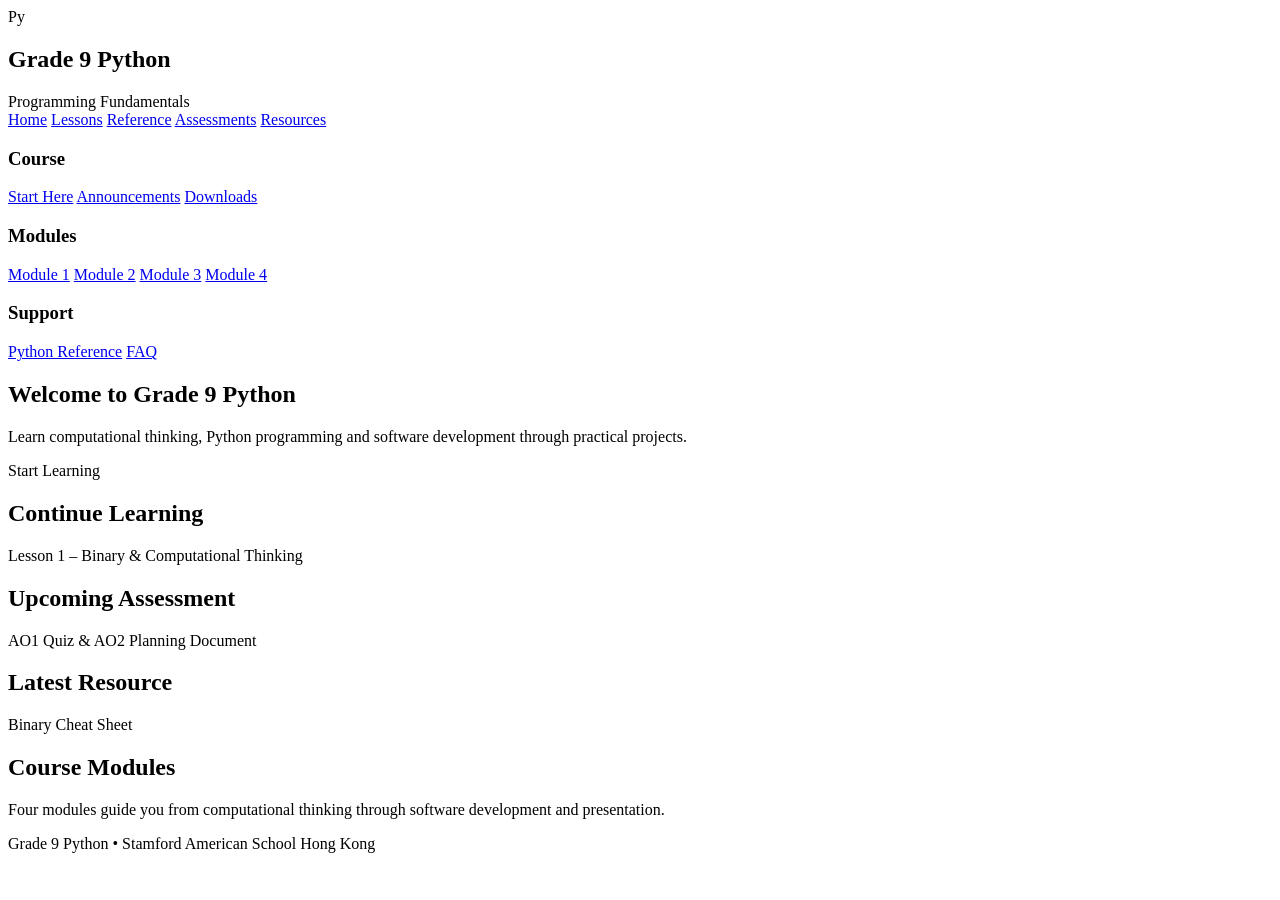
==== index.html @ a4955ccb "Create index.html for Grade 9 Python course Initial HTML structure for Grade 9 Python course page, i" ====
<!DOCTYPE html>
<html lang="en">

<head>

<meta charset="UTF-8">
<meta name="viewport" content="width=device-width, initial-scale=1.0">

<title>Grade 9 Python</title>

<link rel="preconnect" href="https://fonts.googleapis.com">
<link rel="preconnect" href="https://fonts.gstatic.com" crossorigin>

<link href="https://fonts.googleapis.com/css2?family=Inter:wght@300;400;500;600;700&family=Poppins:wght@400;500;600;700&family=JetBrains+Mono:wght@400;500&display=swap" rel="stylesheet">

<link rel="stylesheet" href="style.css">

</head>

<body>

<!-- ===========================
TOP NAVIGATION
=========================== -->

<header class="topbar">

    <div class="logo">

        <div class="logo-icon">Py</div>

        <div class="logo-text">

            <h2>Grade 9 Python</h2>

            <span>Programming Fundamentals</span>

        </div>

    </div>

    <nav>

        <a href="#">Home</a>

        <a href="#">Lessons</a>

        <a href="#">Reference</a>

        <a href="#">Assessments</a>

        <a href="#">Resources</a>

    </nav>

</header>

<!-- ===========================
MAIN LAYOUT
=========================== -->

<div class="page-layout">

    <!-- Sidebar -->

    <aside class="sidebar">

        <div class="sidebar-section">

            <h3>Course</h3>

            <a href="#">Start Here</a>
            <a href="#">Announcements</a>
            <a href="#">Downloads</a>

        </div>

        <div class="sidebar-section">

            <h3>Modules</h3>

            <a href="#">Module 1</a>
            <a href="#">Module 2</a>
            <a href="#">Module 3</a>
            <a href="#">Module 4</a>

        </div>

        <div class="sidebar-section">

            <h3>Support</h3>

            <a href="#">Python Reference</a>
            <a href="#">FAQ</a>

        </div>

    </aside>

    <!-- Main Content -->

    <main class="content">

        <section class="hero card">

            <h1>Welcome to Grade 9 Python</h1>

            <p>

                Learn computational thinking, Python programming and software
                development through practical projects.

            </p>

            <a class="btn">

                Start Learning

            </a>

        </section>

        <section class="dashboard">

            <div class="card">

                <h2>Continue Learning</h2>

                <p>Lesson 1 – Binary & Computational Thinking</p>

            </div>

            <div class="card">

                <h2>Upcoming Assessment</h2>

                <p>AO1 Quiz & AO2 Planning Document</p>

            </div>

            <div class="card">

                <h2>Latest Resource</h2>

                <p>Binary Cheat Sheet</p>

            </div>

        </section>

        <section class="card">

            <h2>Course Modules</h2>

            <p>

                Four modules guide you from computational thinking through
                software development and presentation.

            </p>

        </section>

    </main>

</div>

<footer>

    Grade 9 Python • Stamford American School Hong Kong

</footer>
</body>

</html>
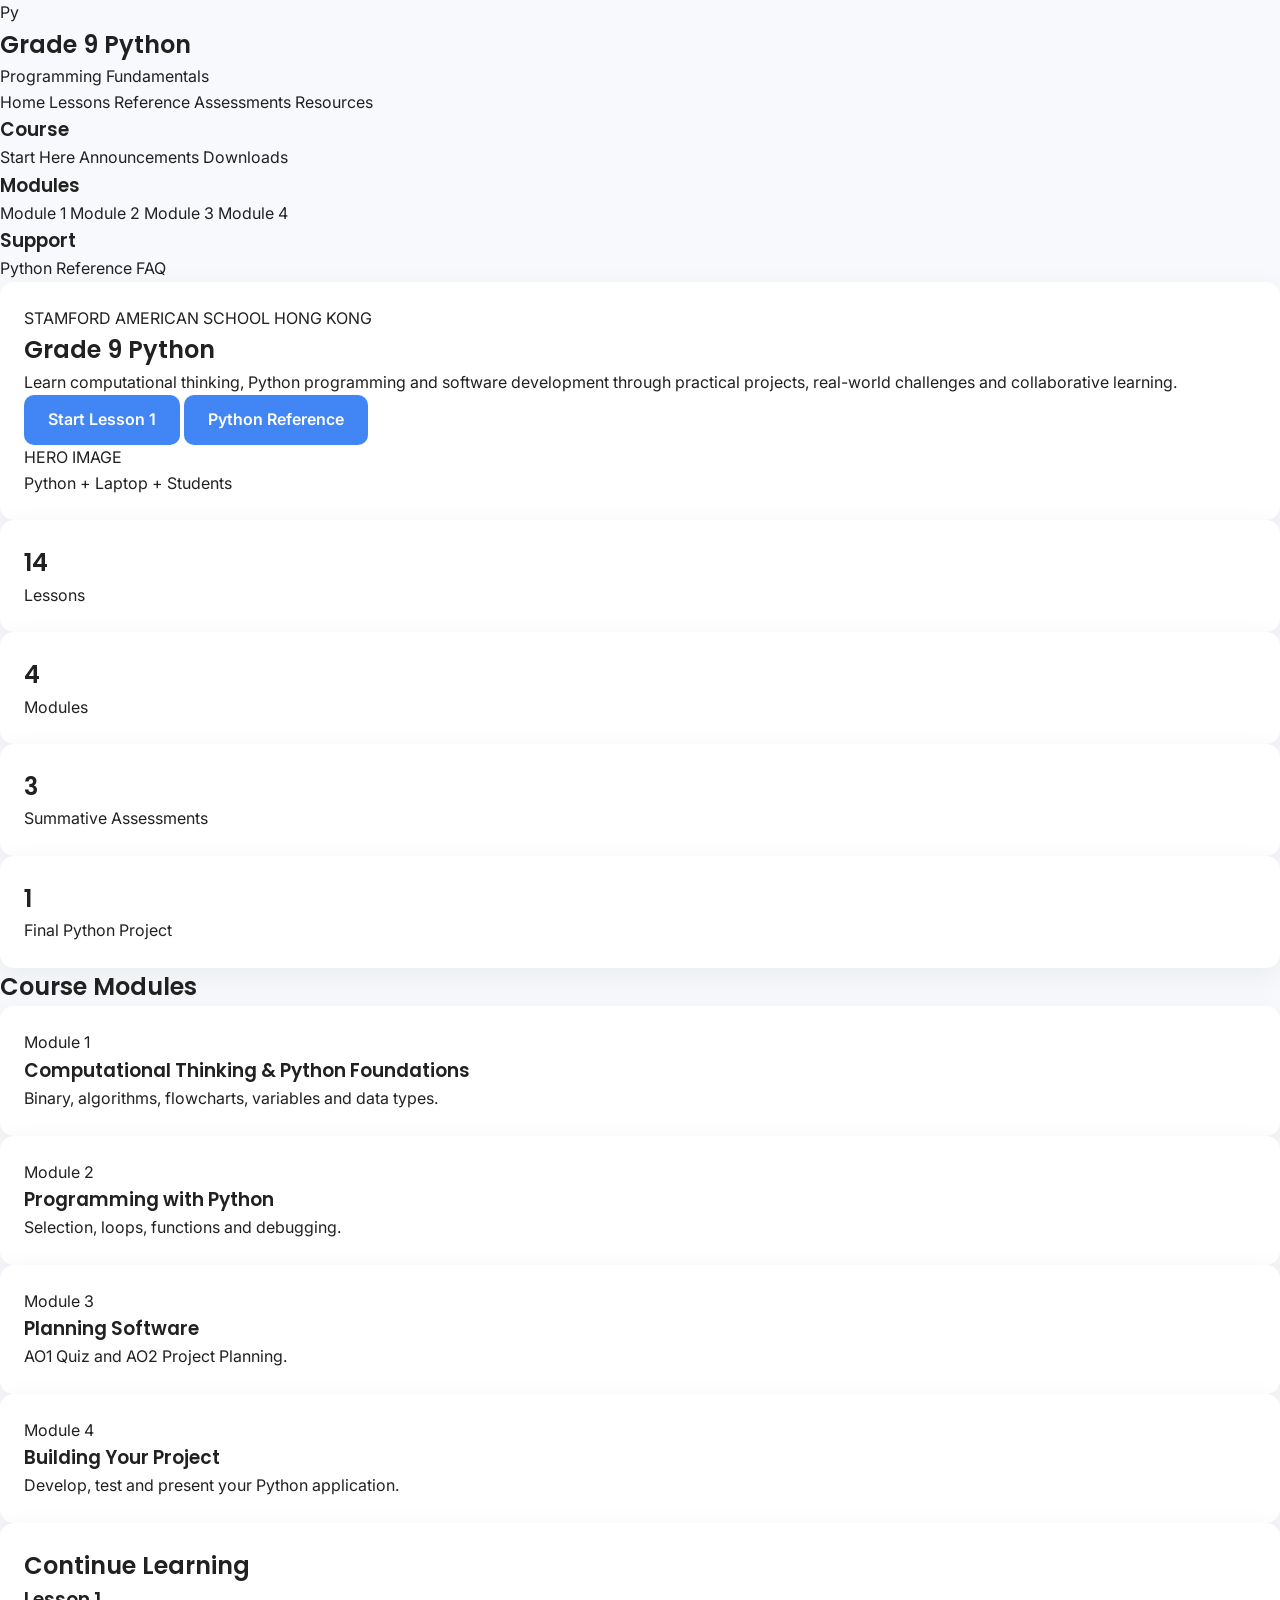
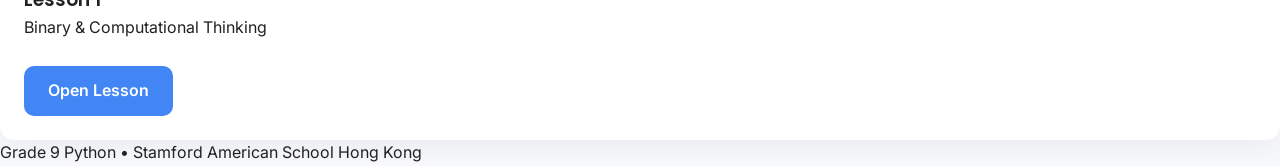
==== commit 34aeacb9: "Refactor HTML structure and content for clarity" ====
--- a/index.html
+++ b/index.html
@@ -99,69 +99,213 @@
 
     <!-- Main Content -->
 
-    <main class="content">
-
-        <section class="hero card">
-
-            <h1>Welcome to Grade 9 Python</h1>
-
-            <p>
-
-                Learn computational thinking, Python programming and software
-                development through practical projects.
-
-            </p>
-
-            <a class="btn">
-
-                Start Learning
-
-            </a>
-
-        </section>
-
-        <section class="dashboard">
-
-            <div class="card">
-
-                <h2>Continue Learning</h2>
-
-                <p>Lesson 1 – Binary & Computational Thinking</p>
-
-            </div>
-
-            <div class="card">
-
-                <h2>Upcoming Assessment</h2>
-
-                <p>AO1 Quiz & AO2 Planning Document</p>
-
-            </div>
-
-            <div class="card">
-
-                <h2>Latest Resource</h2>
-
-                <p>Binary Cheat Sheet</p>
-
-            </div>
-
-        </section>
-
-        <section class="card">
-
-            <h2>Course Modules</h2>
-
-            <p>
-
-                Four modules guide you from computational thinking through
-                software development and presentation.
-
-            </p>
-
-        </section>
-
-    </main>
+   <main class="content">
+
+    <!-- HERO -->
+
+    <section class="hero card">
+
+        <div class="hero-content">
+
+            <div>
+
+                <p class="eyebrow">
+
+                    STAMFORD AMERICAN SCHOOL HONG KONG
+
+                </p>
+
+                <h1>
+
+                    Grade 9 Python
+
+                </h1>
+
+                <p class="hero-text">
+
+                    Learn computational thinking, Python programming and software development through practical projects, real-world challenges and collaborative learning.
+
+                </p>
+
+                <div class="hero-buttons">
+
+                    <a class="btn">
+
+                        Start Lesson 1
+
+                    </a>
+
+                    <a class="btn secondary">
+
+                        Python Reference
+
+                    </a>
+
+                </div>
+
+            </div>
+
+            <div class="hero-image">
+
+                <div class="placeholder">
+
+                    HERO IMAGE
+
+                    <br>
+
+                    Python + Laptop + Students
+
+                </div>
+
+            </div>
+
+        </div>
+
+    </section>
+
+    <!-- QUICK STATS -->
+
+    <section class="stats">
+
+        <div class="card stat">
+
+            <h2>14</h2>
+
+            <p>Lessons</p>
+
+        </div>
+
+        <div class="card stat">
+
+            <h2>4</h2>
+
+            <p>Modules</p>
+
+        </div>
+
+        <div class="card stat">
+
+            <h2>3</h2>
+
+            <p>Summative Assessments</p>
+
+        </div>
+
+        <div class="card stat">
+
+            <h2>1</h2>
+
+            <p>Final Python Project</p>
+
+        </div>
+
+    </section>
+
+    <!-- MODULES -->
+
+    <section>
+
+        <h2 class="section-title">
+
+            Course Modules
+
+        </h2>
+
+        <div class="module-grid">
+
+            <div class="card module-card">
+
+                <span>Module 1</span>
+
+                <h3>Computational Thinking & Python Foundations</h3>
+
+                <p>
+
+                    Binary, algorithms, flowcharts, variables and data types.
+
+                </p>
+
+            </div>
+
+            <div class="card module-card">
+
+                <span>Module 2</span>
+
+                <h3>Programming with Python</h3>
+
+                <p>
+
+                    Selection, loops, functions and debugging.
+
+                </p>
+
+            </div>
+
+            <div class="card module-card">
+
+                <span>Module 3</span>
+
+                <h3>Planning Software</h3>
+
+                <p>
+
+                    AO1 Quiz and AO2 Project Planning.
+
+                </p>
+
+            </div>
+
+            <div class="card module-card">
+
+                <span>Module 4</span>
+
+                <h3>Building Your Project</h3>
+
+                <p>
+
+                    Develop, test and present your Python application.
+
+                </p>
+
+            </div>
+
+        </div>
+
+    </section>
+
+    <!-- FEATURED LESSON -->
+
+    <section class="card">
+
+        <h2>
+
+            Continue Learning
+
+        </h2>
+
+        <h3>
+
+            Lesson 1
+
+        </h3>
+
+        <p>
+
+            Binary & Computational Thinking
+
+        </p>
+
+        <br>
+
+        <a class="btn">
+
+            Open Lesson
+
+        </a>
+
+    </section>
+
+</main>
 
 </div>
 
--- a/style.css
+++ b/style.css
@@ -0,0 +1,350 @@
+/* ==========================================================
+   GRADE 9 PYTHON COURSE
+   Main Stylesheet
+========================================================== */
+
+/* ---------- RESET ---------- */
+
+*{
+    margin:0;
+    padding:0;
+    box-sizing:border-box;
+}
+
+/* ---------- ROOT VARIABLES ---------- */
+
+:root{
+
+    --primary:#4285F4;
+    --primary-dark:#2F6FDB;
+
+    --accent:#FFAB40;
+    --teal:#0097A7;
+
+    --bg:#F7F9FC;
+    --surface:#FFFFFF;
+
+    --text:#212121;
+    --text-light:#616161;
+
+    --border:#E5E7EB;
+
+    --success:#43A047;
+    --warning:#FB8C00;
+    --danger:#E53935;
+
+    --radius:14px;
+
+    --shadow:
+        0 8px 30px rgba(0,0,0,.06);
+
+}
+
+/* ---------- BODY ---------- */
+
+body{
+
+    font-family:"Inter",sans-serif;
+
+    background:var(--bg);
+
+    color:var(--text);
+
+    line-height:1.6;
+
+}
+
+/* ---------- LINKS ---------- */
+
+a{
+
+    color:inherit;
+
+    text-decoration:none;
+
+}
+
+/* ---------- HEADINGS ---------- */
+
+h1,h2,h3,h4,h5{
+
+    font-family:"Poppins",sans-serif;
+
+    font-weight:600;
+
+    color:var(--text);
+
+}
+
+/* ---------- CODE ---------- */
+
+code,
+pre{
+
+    font-family:"JetBrains Mono",monospace;
+
+}
+
+/* ---------- IMAGES ---------- */
+
+img{
+
+    width:100%;
+
+    display:block;
+
+}
+
+/* ---------- BUTTON ---------- */
+
+.btn{
+
+    display:inline-flex;
+
+    align-items:center;
+
+    justify-content:center;
+
+    padding:12px 24px;
+
+    background:var(--primary);
+
+    color:white;
+
+    border-radius:10px;
+
+    font-weight:600;
+
+    cursor:pointer;
+
+    transition:.25s;
+
+}
+
+.btn:hover{
+
+    background:var(--primary-dark);
+
+}
+
+/* ---------- CARD ---------- */
+
+.card{
+
+    background:var(--surface);
+
+    border-radius:var(--radius);
+
+    box-shadow:var(--shadow);
+
+    padding:24px;
+
+}
+
+/* ---------- CONTAINER ---------- */
+
+.container{
+
+    width:min(1400px,95%);
+
+    margin:auto;
+
+/* ==========================================================
+LAYOUT
+========================================================== */
+
+.topbar{
+
+    height:78px;
+
+    background:white;
+
+    display:flex;
+
+    justify-content:space-between;
+
+    align-items:center;
+
+    padding:0 40px;
+
+    border-bottom:1px solid var(--border);
+
+    position:sticky;
+
+    top:0;
+
+    z-index:999;
+
+}
+
+.logo{
+
+    display:flex;
+
+    align-items:center;
+
+    gap:15px;
+
+}
+
+.logo-icon{
+
+    width:48px;
+
+    height:48px;
+
+    border-radius:12px;
+
+    background:var(--primary);
+
+    color:white;
+
+    display:flex;
+
+    align-items:center;
+
+    justify-content:center;
+
+    font-weight:bold;
+
+    font-size:20px;
+
+}
+
+.logo-text span{
+
+    color:var(--text-light);
+
+    font-size:14px;
+
+}
+
+nav{
+
+    display:flex;
+
+    gap:30px;
+
+}
+
+nav a{
+
+    font-weight:600;
+
+    transition:.2s;
+
+}
+
+nav a:hover{
+
+    color:var(--primary);
+
+}
+
+.page-layout{
+
+    display:grid;
+
+    grid-template-columns:270px 1fr;
+
+    min-height:calc(100vh - 78px);
+
+}
+
+.sidebar{
+
+    background:white;
+
+    border-right:1px solid var(--border);
+
+    padding:30px;
+
+}
+
+.sidebar-section{
+
+    margin-bottom:40px;
+
+}
+
+.sidebar-section h3{
+
+    margin-bottom:15px;
+
+    font-size:18px;
+
+}
+
+.sidebar-section a{
+
+    display:block;
+
+    padding:10px 0;
+
+    color:var(--text-light);
+
+}
+
+.sidebar-section a:hover{
+
+    color:var(--primary);
+
+}
+
+.content{
+
+    padding:40px;
+
+}
+
+.hero{
+
+    margin-bottom:35px;
+
+}
+
+.hero h1{
+
+    font-size:48px;
+
+    margin-bottom:15px;
+
+}
+
+.hero p{
+
+    max-width:700px;
+
+    margin-bottom:25px;
+
+    font-size:20px;
+
+}
+
+.dashboard{
+
+    display:grid;
+
+    grid-template-columns:repeat(3,1fr);
+
+    gap:25px;
+
+    margin-bottom:35px;
+
+}
+
+footer{
+
+    text-align:center;
+
+    padding:25px;
+
+    color:var(--text-light);
+
+    border-top:1px solid var(--border);
+
+    background:white;
+
+}
+
+}
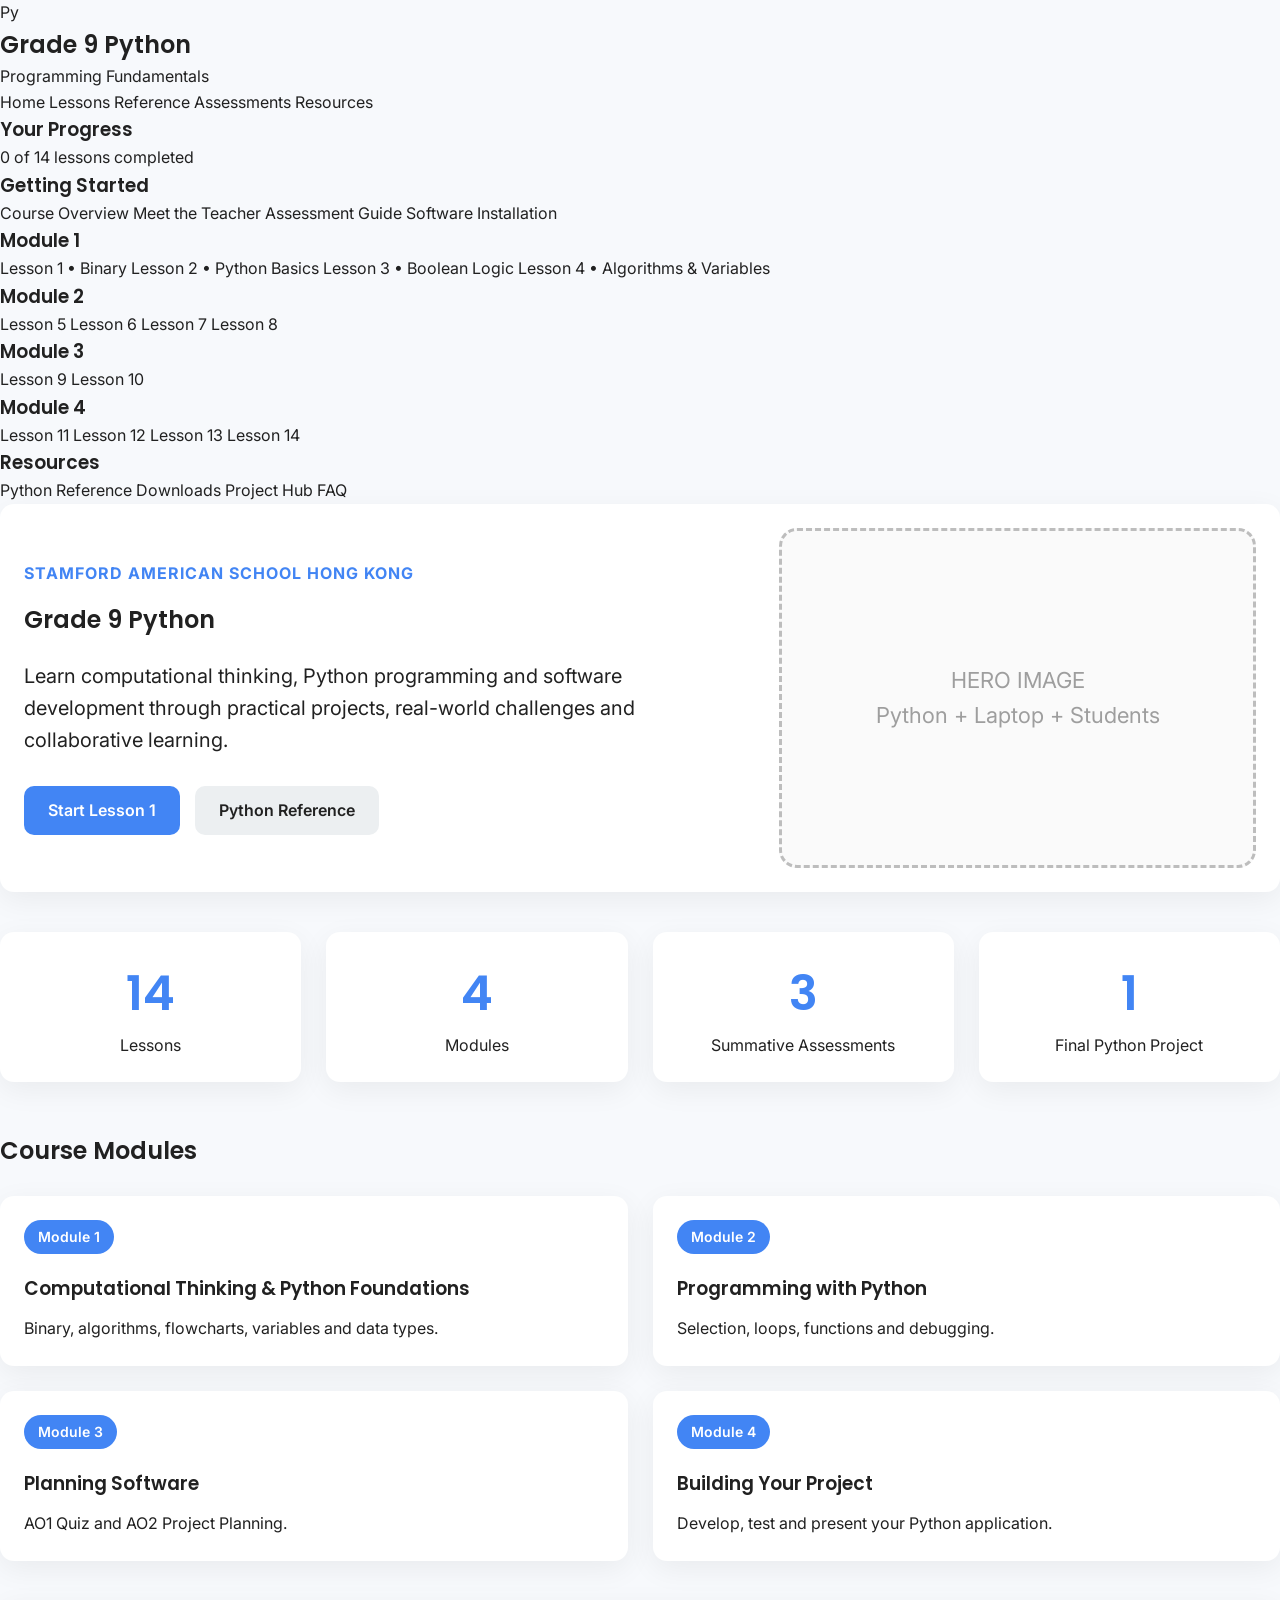
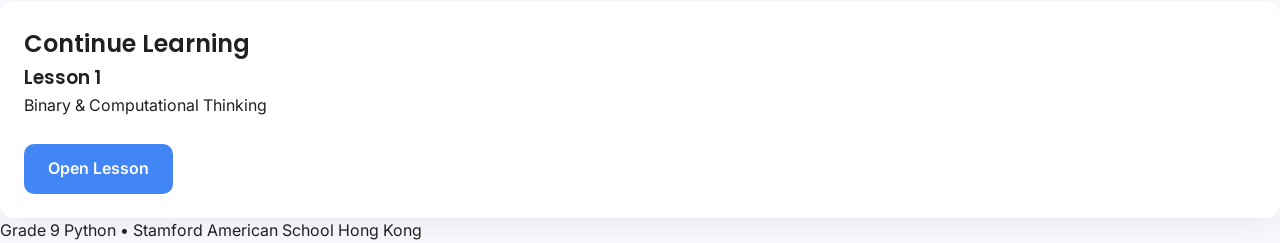
==== commit c07dbbe6: "Update index.html" ====
--- a/index.html
+++ b/index.html
@@ -65,36 +65,87 @@
 
     <aside class="sidebar">
 
-        <div class="sidebar-section">
-
-            <h3>Course</h3>
-
-            <a href="#">Start Here</a>
-            <a href="#">Announcements</a>
-            <a href="#">Downloads</a>
-
-        </div>
-
-        <div class="sidebar-section">
-
-            <h3>Modules</h3>
-
-            <a href="#">Module 1</a>
-            <a href="#">Module 2</a>
-            <a href="#">Module 3</a>
-            <a href="#">Module 4</a>
-
-        </div>
-
-        <div class="sidebar-section">
-
-            <h3>Support</h3>
-
-            <a href="#">Python Reference</a>
-            <a href="#">FAQ</a>
-
-        </div>
-
+       <aside class="sidebar">
+
+    <div class="course-progress">
+
+        <h3>Your Progress</h3>
+
+        <div class="progress-bar">
+
+            <div class="progress-fill"></div>
+
+        </div>
+
+        <p>0 of 14 lessons completed</p>
+
+    </div>
+
+    <div class="sidebar-section">
+
+        <h3>Getting Started</h3>
+
+        <a href="#">Course Overview</a>
+        <a href="#">Meet the Teacher</a>
+        <a href="#">Assessment Guide</a>
+        <a href="#">Software Installation</a>
+
+    </div>
+
+    <div class="sidebar-section">
+
+        <h3>Module 1</h3>
+
+        <a href="#">Lesson 1 • Binary</a>
+        <a href="#">Lesson 2 • Python Basics</a>
+        <a href="#">Lesson 3 • Boolean Logic</a>
+        <a href="#">Lesson 4 • Algorithms & Variables</a>
+
+    </div>
+
+    <div class="sidebar-section">
+
+        <h3>Module 2</h3>
+
+        <a href="#">Lesson 5</a>
+        <a href="#">Lesson 6</a>
+        <a href="#">Lesson 7</a>
+        <a href="#">Lesson 8</a>
+
+    </div>
+
+    <div class="sidebar-section">
+
+        <h3>Module 3</h3>
+
+        <a href="#">Lesson 9</a>
+        <a href="#">Lesson 10</a>
+
+    </div>
+
+    <div class="sidebar-section">
+
+        <h3>Module 4</h3>
+
+        <a href="#">Lesson 11</a>
+        <a href="#">Lesson 12</a>
+        <a href="#">Lesson 13</a>
+        <a href="#">Lesson 14</a>
+
+    </div>
+
+    <div class="sidebar-section">
+
+        <h3>Resources</h3>
+
+        <a href="#">Python Reference</a>
+        <a href="#">Downloads</a>
+        <a href="#">Project Hub</a>
+        <a href="#">FAQ</a>
+
+    </div>
+
+</aside>
     </aside>
 
     <!-- Main Content -->
--- a/style.css
+++ b/style.css
@@ -348,3 +348,173 @@
 }
 
 }
+/* ==========================================
+HOME PAGE
+========================================== */
+
+.hero-content{
+
+    display:grid;
+
+    grid-template-columns:1.2fr .8fr;
+
+    gap:40px;
+
+    align-items:center;
+
+}
+
+.eyebrow{
+
+    color:var(--primary);
+
+    font-weight:700;
+
+    letter-spacing:1px;
+
+    margin-bottom:15px;
+
+}
+
+.hero-text{
+
+    font-size:20px;
+
+    margin:20px 0;
+
+    max-width:700px;
+
+}
+
+.hero-buttons{
+
+    display:flex;
+
+    gap:15px;
+
+    margin-top:30px;
+
+}
+
+.secondary{
+
+    background:#ECEFF1;
+
+    color:#212121;
+
+}
+
+.secondary:hover{
+
+    background:#CFD8DC;
+
+}
+
+.placeholder{
+
+    height:340px;
+
+    border:3px dashed #BDBDBD;
+
+    display:flex;
+
+    align-items:center;
+
+    justify-content:center;
+
+    text-align:center;
+
+    font-size:22px;
+
+    border-radius:18px;
+
+    background:#FAFAFA;
+
+    color:#9E9E9E;
+
+}
+
+.stats{
+
+    display:grid;
+
+    grid-template-columns:repeat(4,1fr);
+
+    gap:25px;
+
+    margin:40px 0;
+
+}
+
+.stat{
+
+    text-align:center;
+
+}
+
+.stat h2{
+
+    font-size:48px;
+
+    color:var(--primary);
+
+}
+
+.section-title{
+
+    margin:50px 0 25px;
+
+}
+
+.module-grid{
+
+    display:grid;
+
+    grid-template-columns:repeat(2,1fr);
+
+    gap:25px;
+
+    margin-bottom:40px;
+
+}
+
+.module-card{
+
+    transition:.25s;
+
+    cursor:pointer;
+
+}
+
+.module-card:hover{
+
+    transform:translateY(-6px);
+
+}
+
+.module-card span{
+
+    display:inline-block;
+
+    background:var(--primary);
+
+    color:white;
+
+    padding:6px 14px;
+
+    border-radius:999px;
+
+    margin-bottom:20px;
+
+    font-size:14px;
+
+    font-weight:600;
+
+}
+
+.module-card h3{
+
+    margin-bottom:12px;
+
+}
+
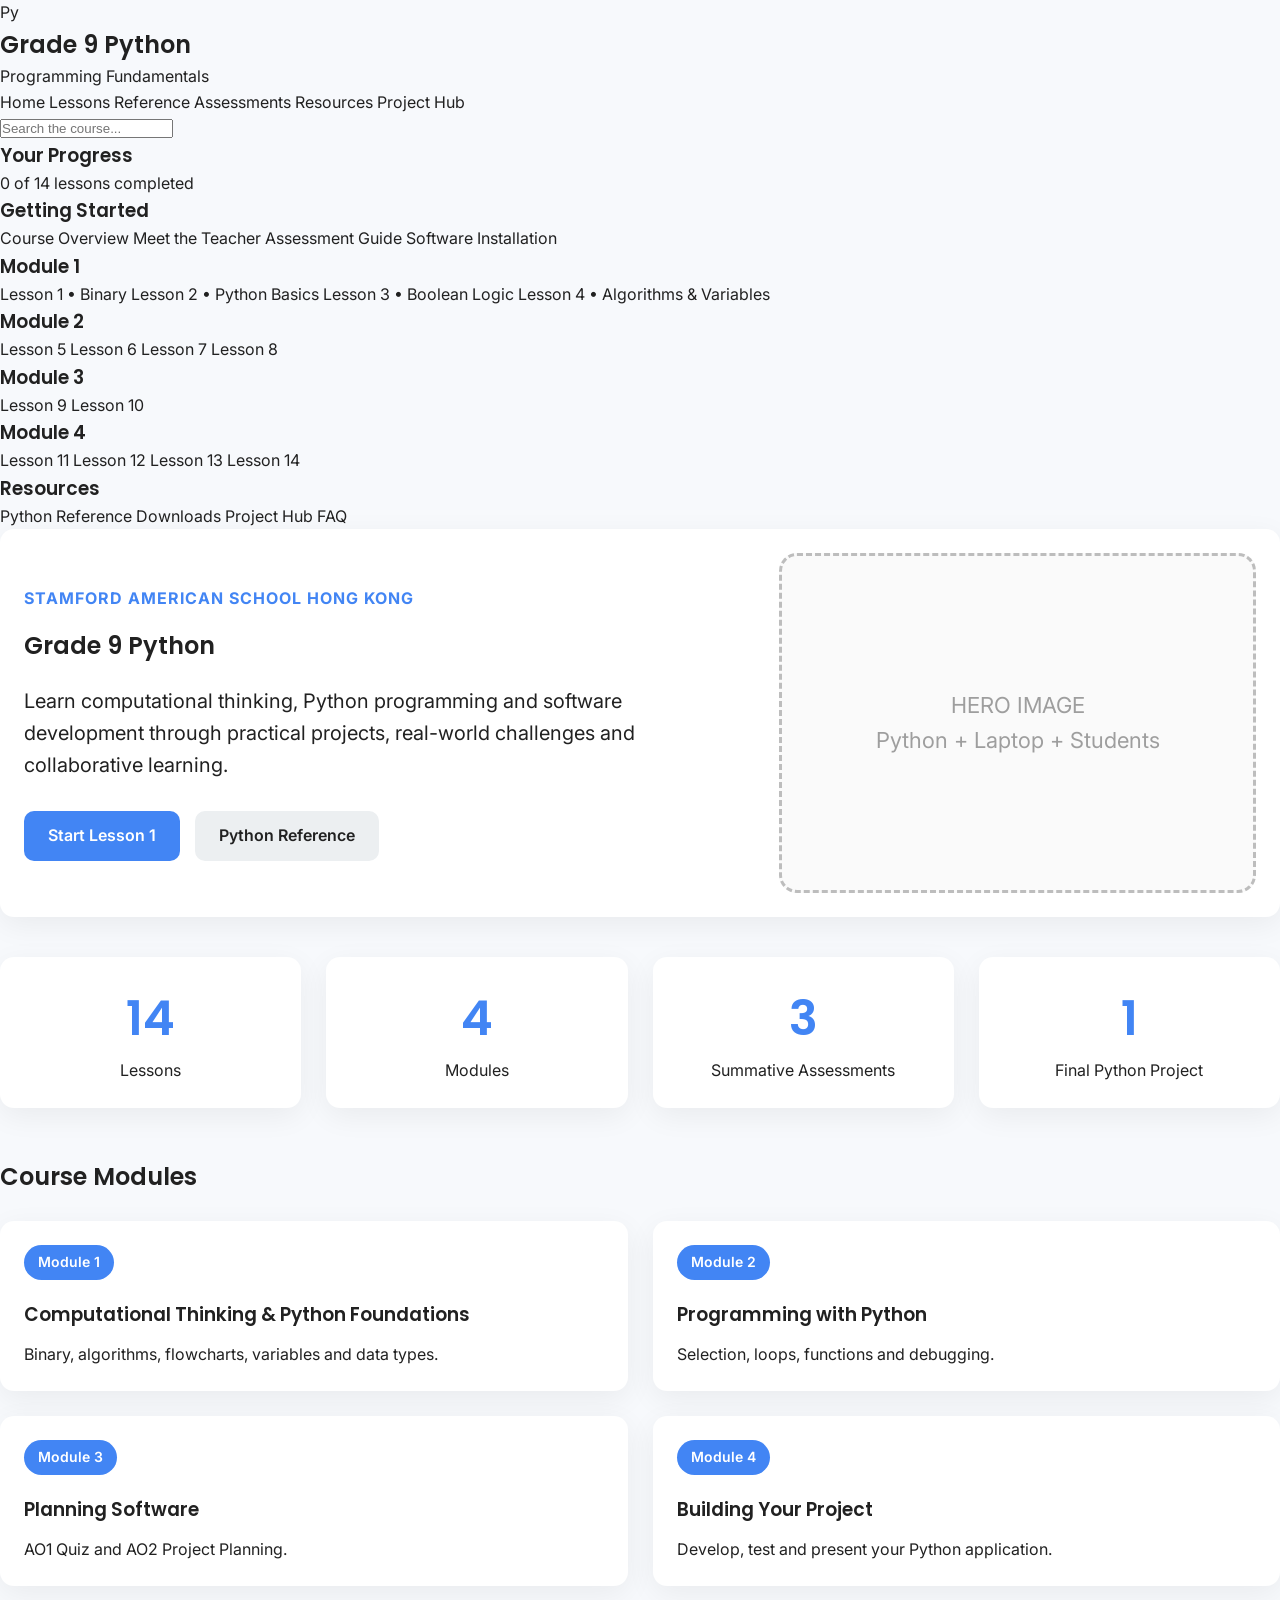
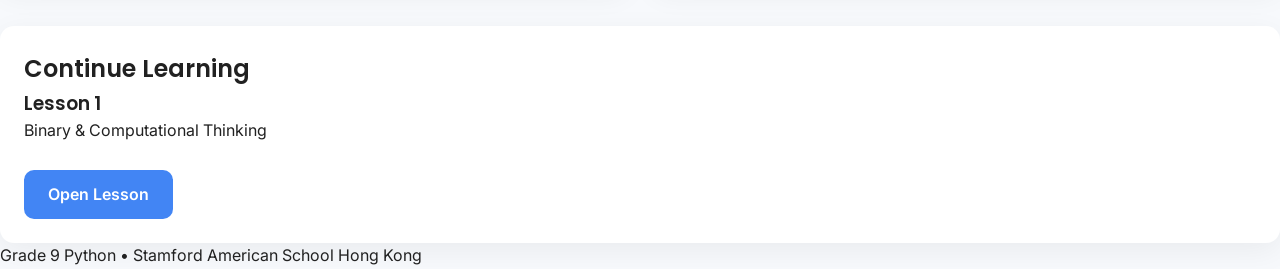
==== commit 6f30a880: "Update navigation links and add search input" ====
--- a/index.html
+++ b/index.html
@@ -39,19 +39,30 @@
 
     </div>
 
-    <nav>
-
-        <a href="#">Home</a>
-
-        <a href="#">Lessons</a>
-
-        <a href="#">Reference</a>
-
-        <a href="#">Assessments</a>
-
-        <a href="#">Resources</a>
-
-    </nav>
+   <nav>
+
+    <a href="#">Home</a>
+
+    <a href="#">Lessons</a>
+
+    <a href="#">Reference</a>
+
+    <a href="#">Assessments</a>
+
+    <a href="#">Resources</a>
+
+    <a href="#">Project Hub</a>
+
+</nav>
+
+<div class="nav-right">
+
+    <input
+        type="text"
+        placeholder="Search the course..."
+    >
+
+</div>
 
 </header>
 
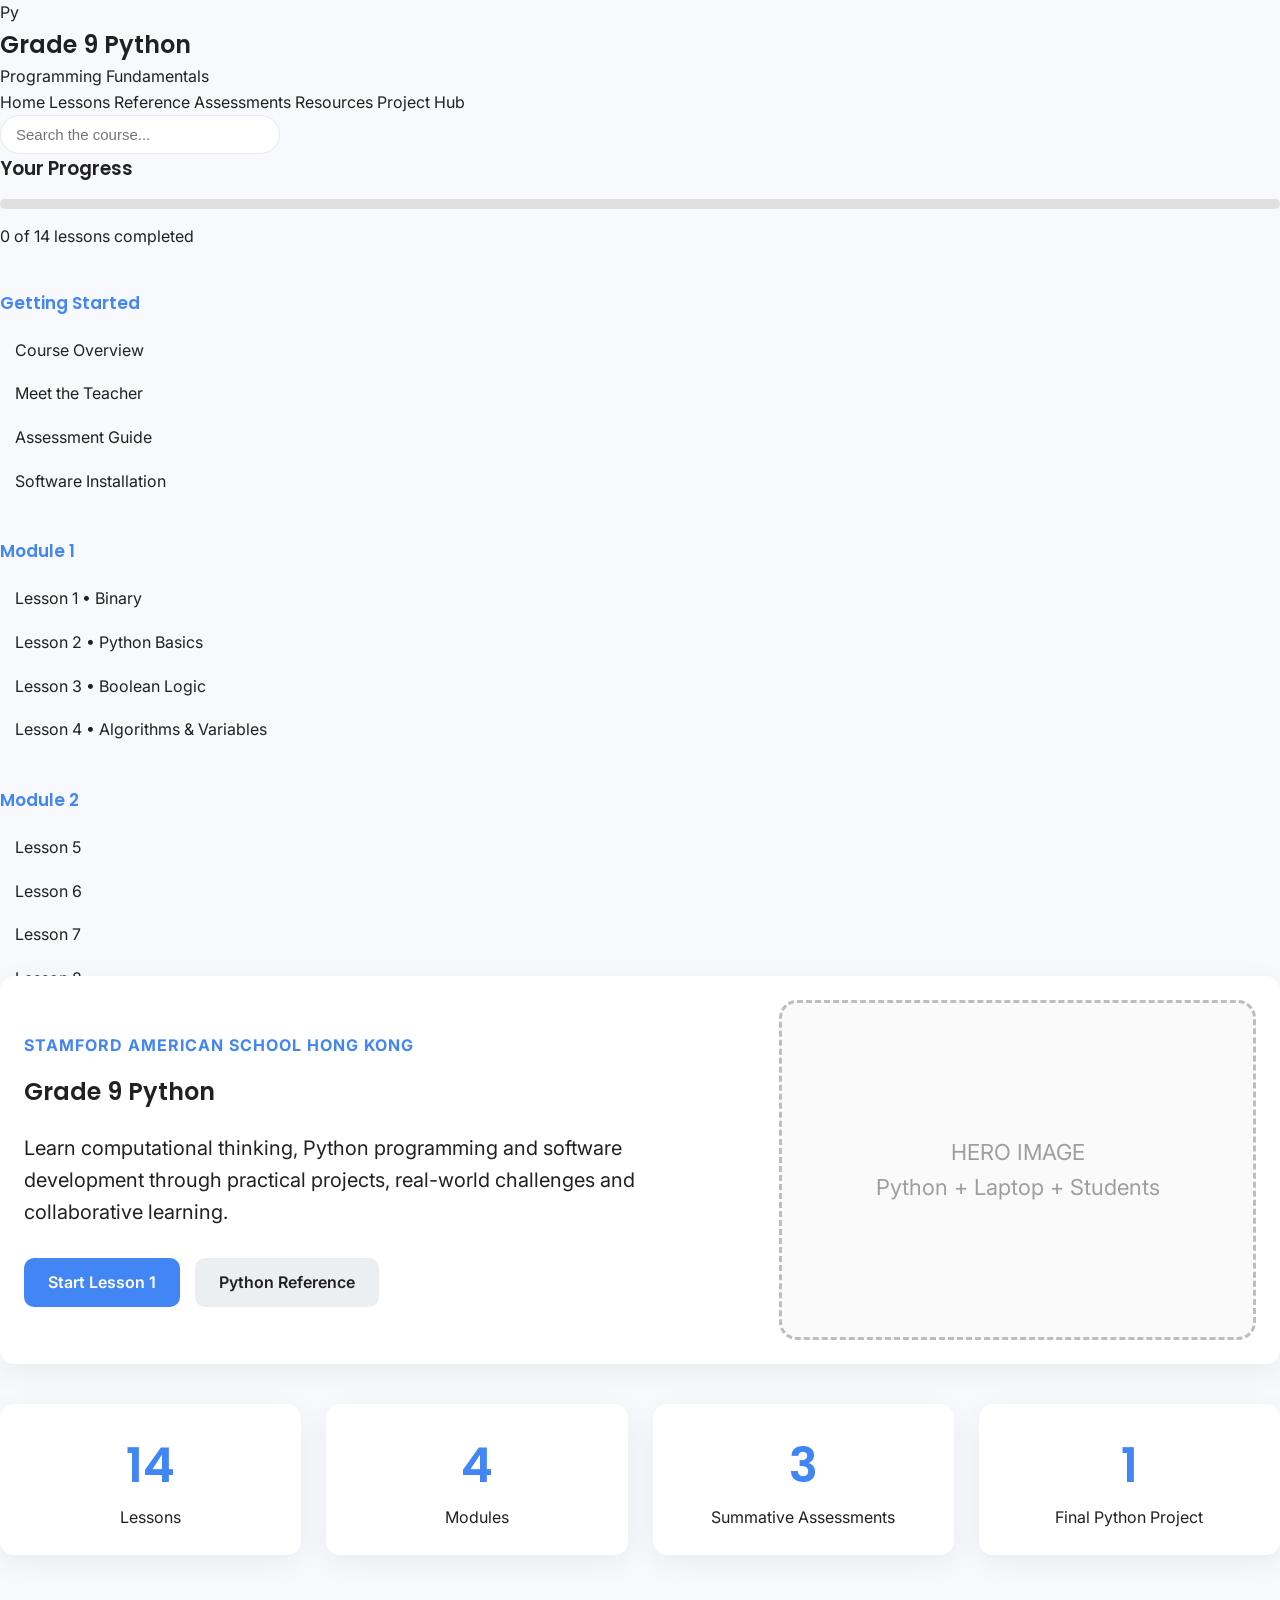
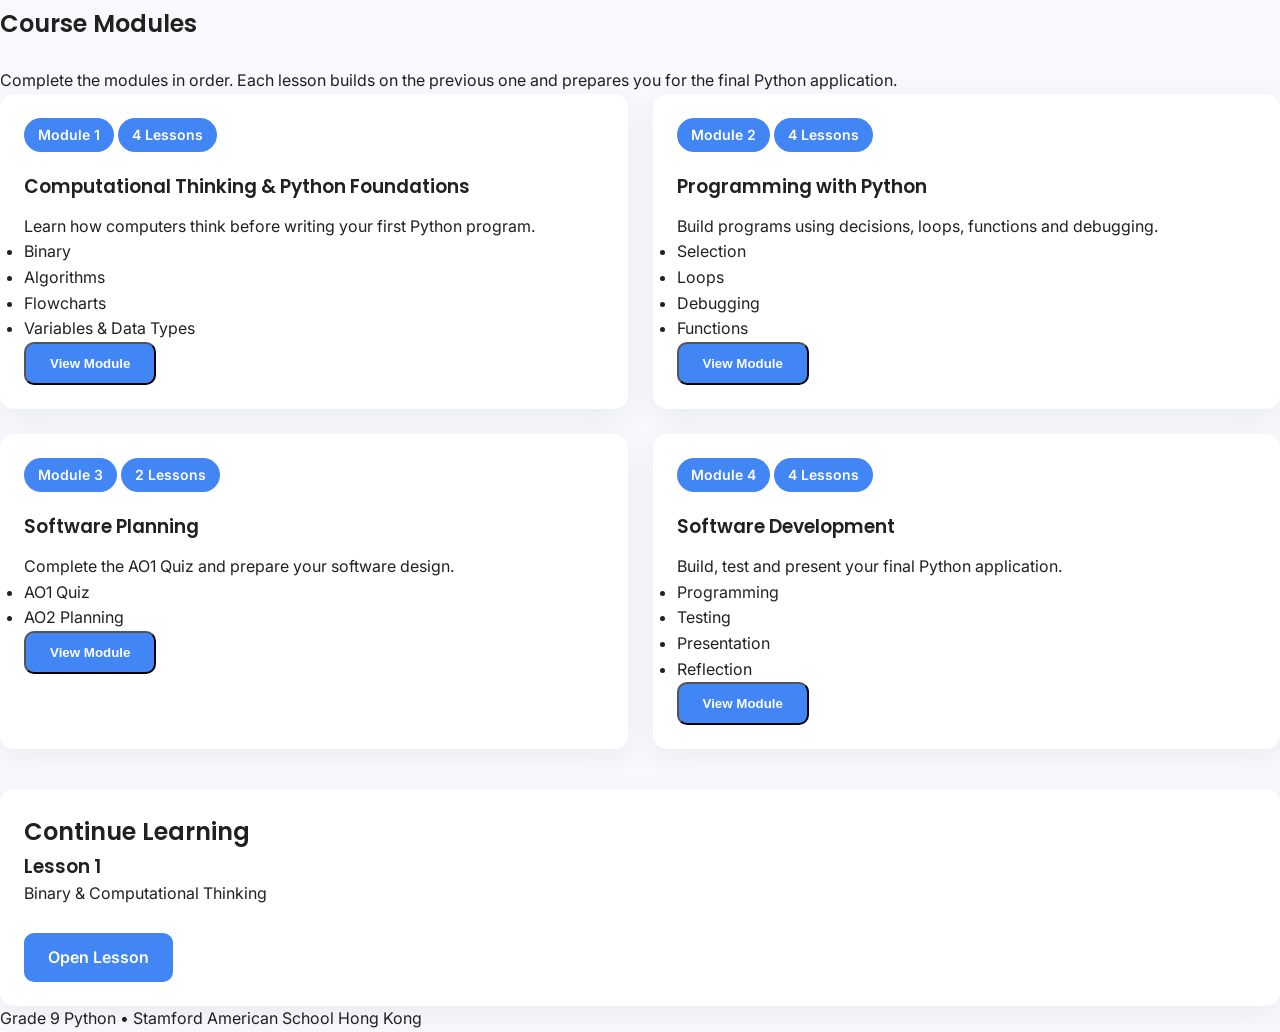
==== commit 5f87eaeb: "Update index.html" ====
--- a/index.html
+++ b/index.html
@@ -1,22 +1,14 @@
 <!DOCTYPE html>
 <html lang="en">
-
 <head>
-
 <meta charset="UTF-8">
 <meta name="viewport" content="width=device-width, initial-scale=1.0">
-
 <title>Grade 9 Python</title>
-
 <link rel="preconnect" href="https://fonts.googleapis.com">
 <link rel="preconnect" href="https://fonts.gstatic.com" crossorigin>
-
 <link href="https://fonts.googleapis.com/css2?family=Inter:wght@300;400;500;600;700&family=Poppins:wght@400;500;600;700&family=JetBrains+Mono:wght@400;500&display=swap" rel="stylesheet">
-
 <link rel="stylesheet" href="style.css">
-
 </head>
-
 <body>
 
 <!-- ===========================
@@ -264,76 +256,233 @@
     </section>
 
     <!-- MODULES -->
-
-    <section>
-
-        <h2 class="section-title">
-
-            Course Modules
-
-        </h2>
-
-        <div class="module-grid">
-
-            <div class="card module-card">
-
-                <span>Module 1</span>
-
-                <h3>Computational Thinking & Python Foundations</h3>
-
-                <p>
-
-                    Binary, algorithms, flowcharts, variables and data types.
-
-                </p>
+<!-- ==========================================
+COURSE MODULES
+========================================== -->
+
+<section>
+
+    <h2 class="section-title">
+
+        Course Modules
+
+    </h2>
+
+    <p class="section-subtitle">
+
+        Complete the modules in order. Each lesson builds on the previous one and prepares you for the final Python application.
+
+    </p>
+
+    <div class="module-grid">
+
+        <!-- MODULE 1 -->
+
+        <div class="card module-card">
+
+            <div class="module-header">
+
+                <span class="module-badge">
+
+                    Module 1
+
+                </span>
+
+                <span class="lesson-count">
+
+                    4 Lessons
+
+                </span>
 
             </div>
 
-            <div class="card module-card">
-
-                <span>Module 2</span>
-
-                <h3>Programming with Python</h3>
-
-                <p>
-
-                    Selection, loops, functions and debugging.
-
-                </p>
+            <h3>
+
+                Computational Thinking & Python Foundations
+
+            </h3>
+
+            <p>
+
+                Learn how computers think before writing your first Python program.
+
+            </p>
+
+            <ul>
+
+                <li>Binary</li>
+
+                <li>Algorithms</li>
+
+                <li>Flowcharts</li>
+
+                <li>Variables & Data Types</li>
+
+            </ul>
+
+            <button class="btn small">
+
+                View Module
+
+            </button>
+
+        </div>
+
+        <!-- MODULE 2 -->
+
+        <div class="card module-card">
+
+            <div class="module-header">
+
+                <span class="module-badge">
+
+                    Module 2
+
+                </span>
+
+                <span class="lesson-count">
+
+                    4 Lessons
+
+                </span>
 
             </div>
 
-            <div class="card module-card">
-
-                <span>Module 3</span>
-
-                <h3>Planning Software</h3>
-
-                <p>
-
-                    AO1 Quiz and AO2 Project Planning.
-
-                </p>
+            <h3>
+
+                Programming with Python
+
+            </h3>
+
+            <p>
+
+                Build programs using decisions, loops, functions and debugging.
+
+            </p>
+
+            <ul>
+
+                <li>Selection</li>
+
+                <li>Loops</li>
+
+                <li>Debugging</li>
+
+                <li>Functions</li>
+
+            </ul>
+
+            <button class="btn small">
+
+                View Module
+
+            </button>
+
+        </div>
+
+        <!-- MODULE 3 -->
+
+        <div class="card module-card">
+
+            <div class="module-header">
+
+                <span class="module-badge">
+
+                    Module 3
+
+                </span>
+
+                <span class="lesson-count">
+
+                    2 Lessons
+
+                </span>
 
             </div>
 
-            <div class="card module-card">
-
-                <span>Module 4</span>
-
-                <h3>Building Your Project</h3>
-
-                <p>
-
-                    Develop, test and present your Python application.
-
-                </p>
+            <h3>
+
+                Software Planning
+
+            </h3>
+
+            <p>
+
+                Complete the AO1 Quiz and prepare your software design.
+
+            </p>
+
+            <ul>
+
+                <li>AO1 Quiz</li>
+
+                <li>AO2 Planning</li>
+
+            </ul>
+
+            <button class="btn small">
+
+                View Module
+
+            </button>
+
+        </div>
+
+        <!-- MODULE 4 -->
+
+        <div class="card module-card">
+
+            <div class="module-header">
+
+                <span class="module-badge">
+
+                    Module 4
+
+                </span>
+
+                <span class="lesson-count">
+
+                    4 Lessons
+
+                </span>
 
             </div>
 
-        </div>
-
-    </section>
+            <h3>
+
+                Software Development
+
+            </h3>
+
+            <p>
+
+                Build, test and present your final Python application.
+
+            </p>
+
+            <ul>
+
+                <li>Programming</li>
+
+                <li>Testing</li>
+
+                <li>Presentation</li>
+
+                <li>Reflection</li>
+
+            </ul>
+
+            <button class="btn small">
+
+                View Module
+
+            </button>
+
+        </div>
+
+    </div>
+
+</section>
 
     <!-- FEATURED LESSON -->
 
--- a/style.css
+++ b/style.css
@@ -517,4 +517,132 @@
     margin-bottom:12px;
 
 }
-
+/* ==========================================
+SIDEBAR V2
+========================================== */
+
+.course-progress{
+
+    margin-bottom:40px;
+
+}
+
+.progress-bar{
+
+    height:10px;
+
+    background:#E0E0E0;
+
+    border-radius:999px;
+
+    overflow:hidden;
+
+    margin:15px 0;
+
+}
+
+.progress-fill{
+
+    width:0%;
+
+    height:100%;
+
+    background:var(--primary);
+
+}
+
+.sidebar{
+
+    overflow-y:auto;
+
+    position:sticky;
+
+    top:78px;
+
+    height:calc(100vh - 78px);
+
+}
+
+.sidebar-section{
+
+    margin-bottom:35px;
+
+}
+
+.sidebar-section h3{
+
+    font-size:17px;
+
+    margin-bottom:12px;
+
+    color:var(--primary);
+
+}
+
+.sidebar-section a{
+
+    display:block;
+
+    padding:9px 0;
+
+    border-left:3px solid transparent;
+
+    padding-left:12px;
+
+    transition:.2s;
+
+}
+
+.sidebar-section a:hover{
+
+    border-left:3px solid var(--primary);
+
+    background:#F5F9FF;
+
+}
+
+/* ==========================================
+NAVBAR SEARCH
+========================================== */
+
+.topbar{
+
+    gap:40px;
+
+}
+
+nav{
+
+    flex:1;
+
+    justify-content:center;
+
+}
+
+.nav-right{
+
+    width:280px;
+
+}
+
+.nav-right input{
+
+    width:100%;
+
+    padding:10px 15px;
+
+    border:1px solid var(--border);
+
+    border-radius:999px;
+
+    outline:none;
+
+    font-size:15px;
+
+}
+
+.nav-right input:focus{
+
+    border-color:var(--primary);
+
+}
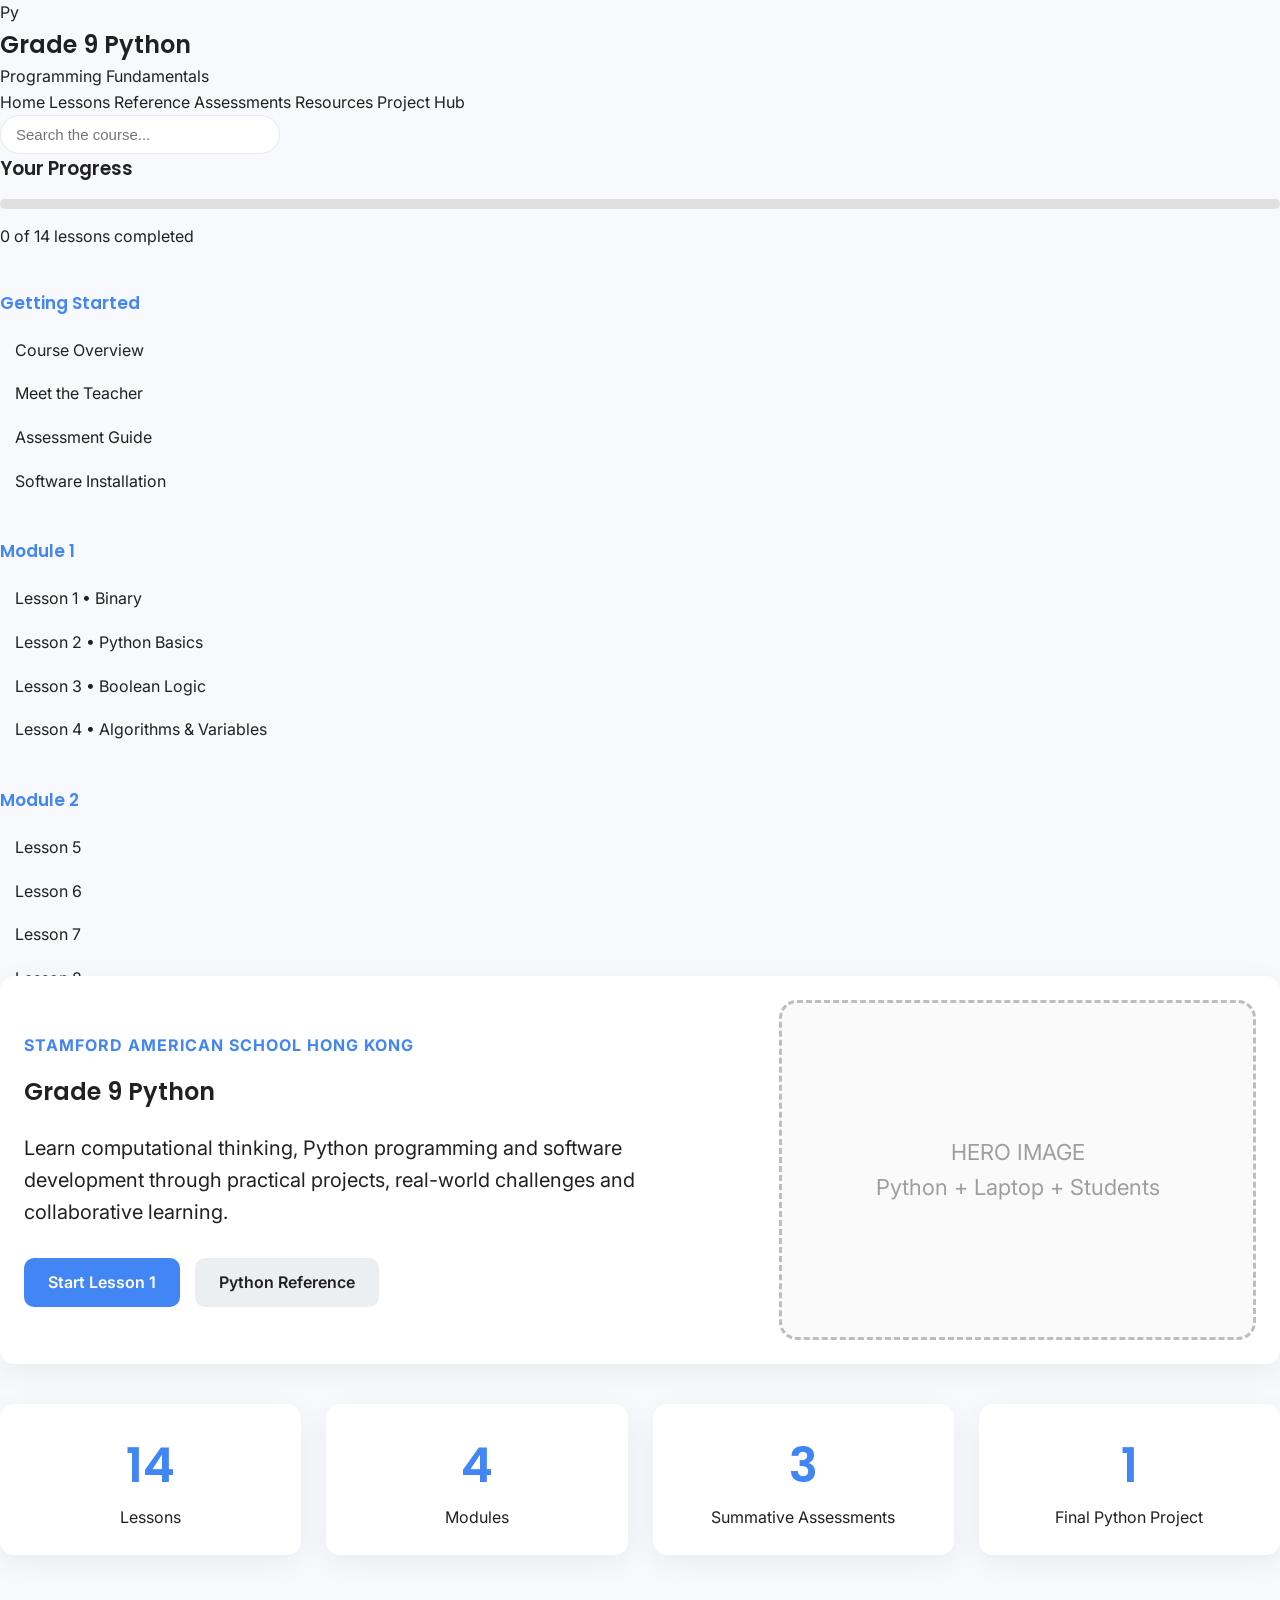
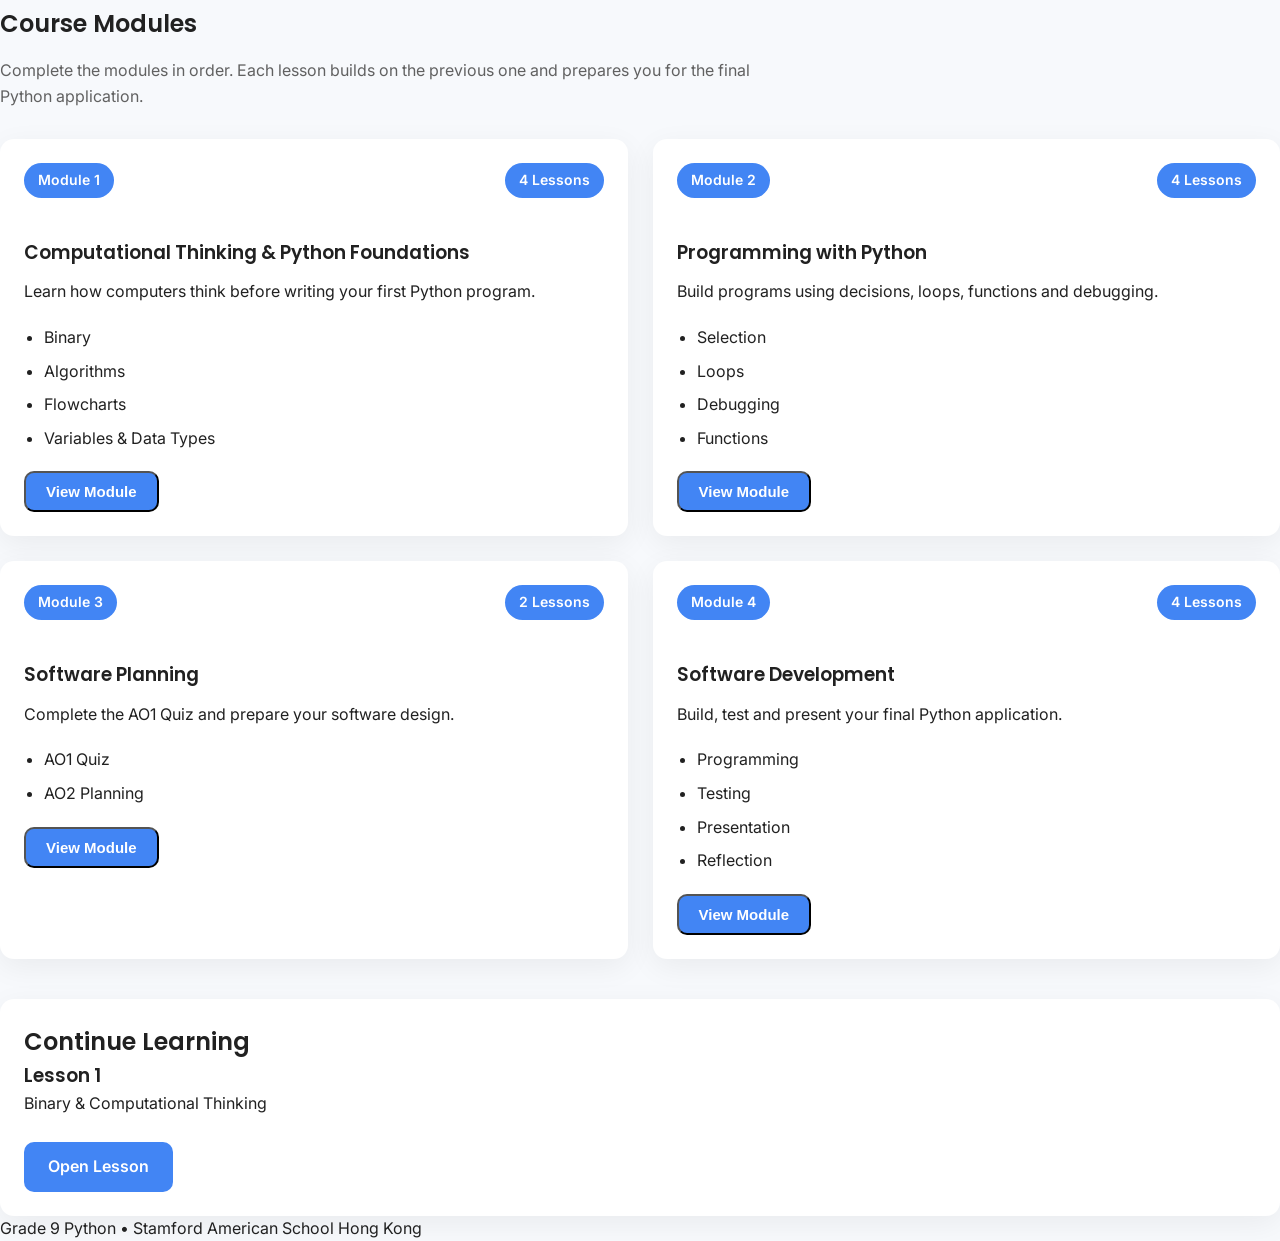
==== commit 17ac593e: "Refactor index.html structure and content" ====
--- a/index.html
+++ b/index.html
@@ -10,521 +10,276 @@
 <link rel="stylesheet" href="style.css">
 </head>
 <body>
-
 <!-- ===========================
 TOP NAVIGATION
 =========================== -->
-
 <header class="topbar">
-
     <div class="logo">
-
         <div class="logo-icon">Py</div>
-
         <div class="logo-text">
-
             <h2>Grade 9 Python</h2>
-
             <span>Programming Fundamentals</span>
-
-        </div>
-
-    </div>
-
+        </div>
+    </div>
    <nav>
-
     <a href="#">Home</a>
-
     <a href="#">Lessons</a>
-
     <a href="#">Reference</a>
-
     <a href="#">Assessments</a>
-
     <a href="#">Resources</a>
-
     <a href="#">Project Hub</a>
-
 </nav>
-
 <div class="nav-right">
-
     <input
         type="text"
         placeholder="Search the course..."
     >
-
 </div>
-
 </header>
-
 <!-- ===========================
 MAIN LAYOUT
 =========================== -->
-
 <div class="page-layout">
-
     <!-- Sidebar -->
-
     <aside class="sidebar">
-
        <aside class="sidebar">
-
     <div class="course-progress">
-
         <h3>Your Progress</h3>
-
         <div class="progress-bar">
-
             <div class="progress-fill"></div>
-
-        </div>
-
+        </div>
         <p>0 of 14 lessons completed</p>
-
-    </div>
-
-    <div class="sidebar-section">
-
+    </div>
+    <div class="sidebar-section">
         <h3>Getting Started</h3>
-
         <a href="#">Course Overview</a>
         <a href="#">Meet the Teacher</a>
         <a href="#">Assessment Guide</a>
         <a href="#">Software Installation</a>
-
-    </div>
-
-    <div class="sidebar-section">
-
+    </div>
+    <div class="sidebar-section">
         <h3>Module 1</h3>
-
         <a href="#">Lesson 1 • Binary</a>
         <a href="#">Lesson 2 • Python Basics</a>
         <a href="#">Lesson 3 • Boolean Logic</a>
         <a href="#">Lesson 4 • Algorithms & Variables</a>
-
-    </div>
-
-    <div class="sidebar-section">
-
+    </div>
+    <div class="sidebar-section">
         <h3>Module 2</h3>
-
         <a href="#">Lesson 5</a>
         <a href="#">Lesson 6</a>
         <a href="#">Lesson 7</a>
         <a href="#">Lesson 8</a>
-
-    </div>
-
-    <div class="sidebar-section">
-
+    </div>
+    <div class="sidebar-section">
         <h3>Module 3</h3>
-
         <a href="#">Lesson 9</a>
         <a href="#">Lesson 10</a>
-
-    </div>
-
-    <div class="sidebar-section">
-
+    </div>
+    <div class="sidebar-section">
         <h3>Module 4</h3>
-
         <a href="#">Lesson 11</a>
         <a href="#">Lesson 12</a>
         <a href="#">Lesson 13</a>
         <a href="#">Lesson 14</a>
-
-    </div>
-
-    <div class="sidebar-section">
-
+    </div>
+    <div class="sidebar-section">
         <h3>Resources</h3>
-
         <a href="#">Python Reference</a>
         <a href="#">Downloads</a>
         <a href="#">Project Hub</a>
         <a href="#">FAQ</a>
-
-    </div>
-
+    </div>
 </aside>
     </aside>
-
     <!-- Main Content -->
-
    <main class="content">
-
     <!-- HERO -->
-
     <section class="hero card">
-
         <div class="hero-content">
-
             <div>
-
                 <p class="eyebrow">
-
                     STAMFORD AMERICAN SCHOOL HONG KONG
-
                 </p>
-
                 <h1>
-
                     Grade 9 Python
-
                 </h1>
-
                 <p class="hero-text">
-
                     Learn computational thinking, Python programming and software development through practical projects, real-world challenges and collaborative learning.
-
                 </p>
-
                 <div class="hero-buttons">
-
                     <a class="btn">
-
                         Start Lesson 1
-
                     </a>
-
                     <a class="btn secondary">
-
                         Python Reference
-
                     </a>
-
                 </div>
-
-            </div>
-
+            </div>
             <div class="hero-image">
-
                 <div class="placeholder">
-
                     HERO IMAGE
-
                     <br>
-
                     Python + Laptop + Students
-
                 </div>
-
-            </div>
-
-        </div>
-
+            </div>
+        </div>
     </section>
-
     <!-- QUICK STATS -->
-
     <section class="stats">
-
-        <div class="card stat">
-
+        <div class="card stat">
             <h2>14</h2>
-
             <p>Lessons</p>
-
-        </div>
-
-        <div class="card stat">
-
+        </div>
+        <div class="card stat">
             <h2>4</h2>
-
             <p>Modules</p>
-
-        </div>
-
-        <div class="card stat">
-
+        </div>
+        <div class="card stat">
             <h2>3</h2>
-
             <p>Summative Assessments</p>
-
-        </div>
-
-        <div class="card stat">
-
+        </div>
+        <div class="card stat">
             <h2>1</h2>
-
             <p>Final Python Project</p>
-
-        </div>
-
+        </div>
     </section>
-
     <!-- MODULES -->
 <!-- ==========================================
 COURSE MODULES
 ========================================== -->
-
 <section>
-
     <h2 class="section-title">
-
         Course Modules
-
     </h2>
-
     <p class="section-subtitle">
-
         Complete the modules in order. Each lesson builds on the previous one and prepares you for the final Python application.
-
     </p>
-
     <div class="module-grid">
-
         <!-- MODULE 1 -->
-
-        <div class="card module-card">
-
-            <div class="module-header">
-
-                <span class="module-badge">
-
+        <div class="card module-card">
+            <div class="module-header">
+                <span class="module-badge">
                     Module 1
-
-                </span>
-
-                <span class="lesson-count">
-
+                </span>
+                <span class="lesson-count">
                     4 Lessons
-
-                </span>
-
-            </div>
-
-            <h3>
-
+                </span>
+            </div>
+            <h3>
                 Computational Thinking & Python Foundations
-
-            </h3>
-
-            <p>
-
+            </h3>
+            <p>
                 Learn how computers think before writing your first Python program.
-
-            </p>
-
-            <ul>
-
+            </p>
+            <ul>
                 <li>Binary</li>
-
                 <li>Algorithms</li>
-
                 <li>Flowcharts</li>
-
                 <li>Variables & Data Types</li>
-
-            </ul>
-
-            <button class="btn small">
-
-                View Module
-
-            </button>
-
-        </div>
-
+            </ul>
+            <button class="btn small">
+                View Module
+            </button>
+        </div>
         <!-- MODULE 2 -->
-
-        <div class="card module-card">
-
-            <div class="module-header">
-
-                <span class="module-badge">
-
+        <div class="card module-card">
+            <div class="module-header">
+                <span class="module-badge">
                     Module 2
-
-                </span>
-
-                <span class="lesson-count">
-
+                </span>
+                <span class="lesson-count">
                     4 Lessons
-
-                </span>
-
-            </div>
-
-            <h3>
-
+                </span>
+            </div>
+            <h3>
                 Programming with Python
-
-            </h3>
-
-            <p>
-
+            </h3>
+            <p>
                 Build programs using decisions, loops, functions and debugging.
-
-            </p>
-
-            <ul>
-
+            </p>
+            <ul>
                 <li>Selection</li>
-
                 <li>Loops</li>
-
                 <li>Debugging</li>
-
                 <li>Functions</li>
-
-            </ul>
-
-            <button class="btn small">
-
-                View Module
-
-            </button>
-
-        </div>
-
+            </ul>
+            <button class="btn small">
+                View Module
+            </button>
+        </div>
         <!-- MODULE 3 -->
-
-        <div class="card module-card">
-
-            <div class="module-header">
-
-                <span class="module-badge">
-
+        <div class="card module-card">
+            <div class="module-header">
+                <span class="module-badge">
                     Module 3
-
-                </span>
-
-                <span class="lesson-count">
-
+                </span>
+                <span class="lesson-count">
                     2 Lessons
-
-                </span>
-
-            </div>
-
-            <h3>
-
+                </span>
+            </div>
+            <h3>
                 Software Planning
-
-            </h3>
-
-            <p>
-
+            </h3>
+            <p>
                 Complete the AO1 Quiz and prepare your software design.
-
-            </p>
-
-            <ul>
-
+            </p>
+            <ul>
                 <li>AO1 Quiz</li>
-
                 <li>AO2 Planning</li>
-
-            </ul>
-
-            <button class="btn small">
-
-                View Module
-
-            </button>
-
-        </div>
-
+            </ul>
+            <button class="btn small">
+                View Module
+            </button>
+        </div>
         <!-- MODULE 4 -->
-
-        <div class="card module-card">
-
-            <div class="module-header">
-
-                <span class="module-badge">
-
+        <div class="card module-card">
+            <div class="module-header">
+                <span class="module-badge">
                     Module 4
-
-                </span>
-
-                <span class="lesson-count">
-
+                </span>
+                <span class="lesson-count">
                     4 Lessons
-
-                </span>
-
-            </div>
-
-            <h3>
-
+                </span>
+            </div>
+            <h3>
                 Software Development
-
-            </h3>
-
-            <p>
-
+            </h3>
+            <p>
                 Build, test and present your final Python application.
-
-            </p>
-
-            <ul>
-
+            </p>
+            <ul>
                 <li>Programming</li>
-
                 <li>Testing</li>
-
                 <li>Presentation</li>
-
                 <li>Reflection</li>
-
-            </ul>
-
-            <button class="btn small">
-
-                View Module
-
-            </button>
-
-        </div>
-
-    </div>
-
+            </ul>
+            <button class="btn small">
+                View Module
+            </button>
+        </div>
+    </div>
 </section>
-
     <!-- FEATURED LESSON -->
-
     <section class="card">
-
         <h2>
-
             Continue Learning
-
         </h2>
-
         <h3>
-
             Lesson 1
-
         </h3>
-
         <p>
-
             Binary & Computational Thinking
-
         </p>
-
         <br>
-
         <a class="btn">
-
             Open Lesson
-
         </a>
-
     </section>
-
 </main>
-
 </div>
-
 <footer>
-
     Grade 9 Python • Stamford American School Hong Kong
-
 </footer>
 </body>
-
 </html>
--- a/style.css
+++ b/style.css
@@ -646,3 +646,77 @@
     border-color:var(--primary);
 
 }
+/* ==========================================
+MODULE CARDS
+========================================== */
+
+.section-subtitle{
+
+    margin-top:-10px;
+
+    margin-bottom:30px;
+
+    color:var(--text-light);
+
+    max-width:800px;
+
+}
+
+.module-header{
+
+    display:flex;
+
+    justify-content:space-between;
+
+    align-items:center;
+
+    margin-bottom:20px;
+
+}
+
+.module-badge{
+
+    background:var(--primary);
+
+    color:white;
+
+    padding:6px 14px;
+
+    border-radius:999px;
+
+    font-size:13px;
+
+    font-weight:600;
+
+}
+
+.lesson-count{
+
+    color:var(--text-light);
+
+    font-size:14px;
+
+}
+
+.module-card ul{
+
+    margin:20px 0;
+
+    padding-left:20px;
+
+}
+
+.module-card li{
+
+    margin-bottom:8px;
+
+}
+
+.small{
+
+    padding:10px 20px;
+
+    font-size:15px;
+
+}
+
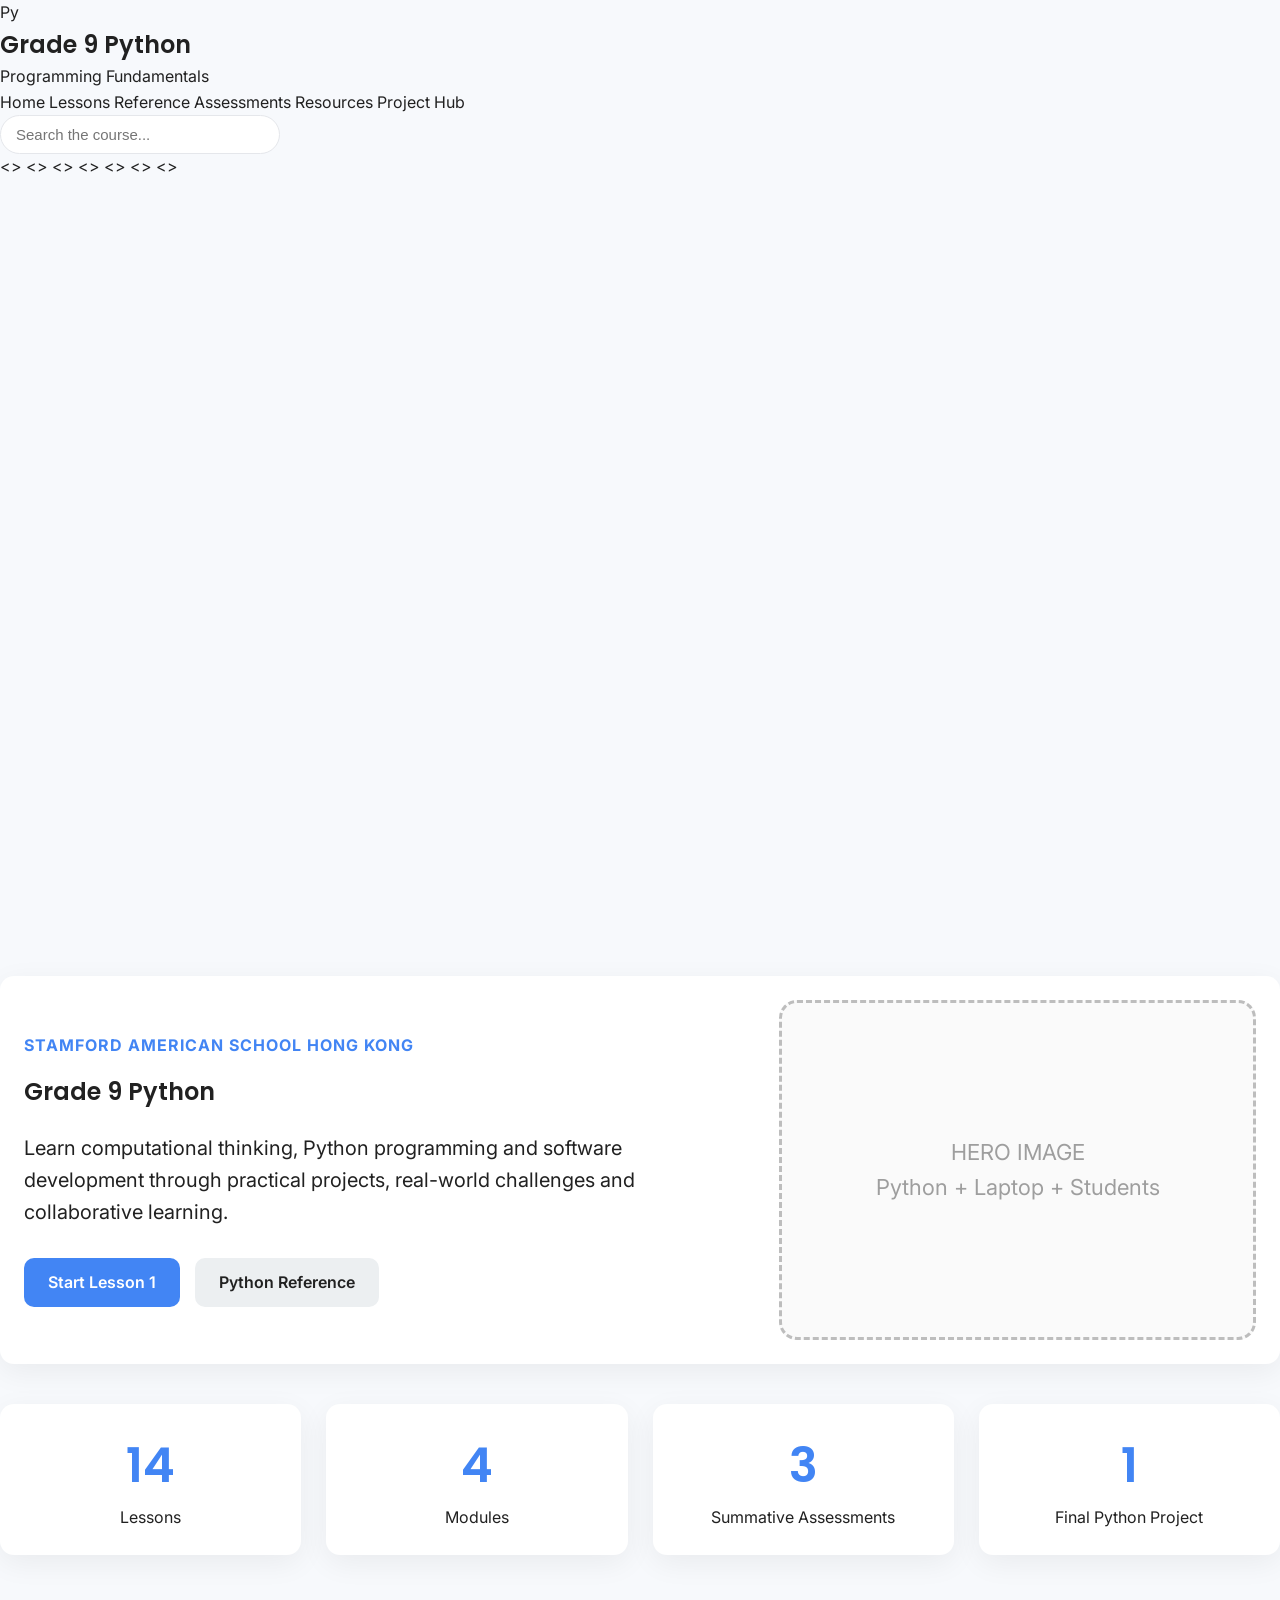
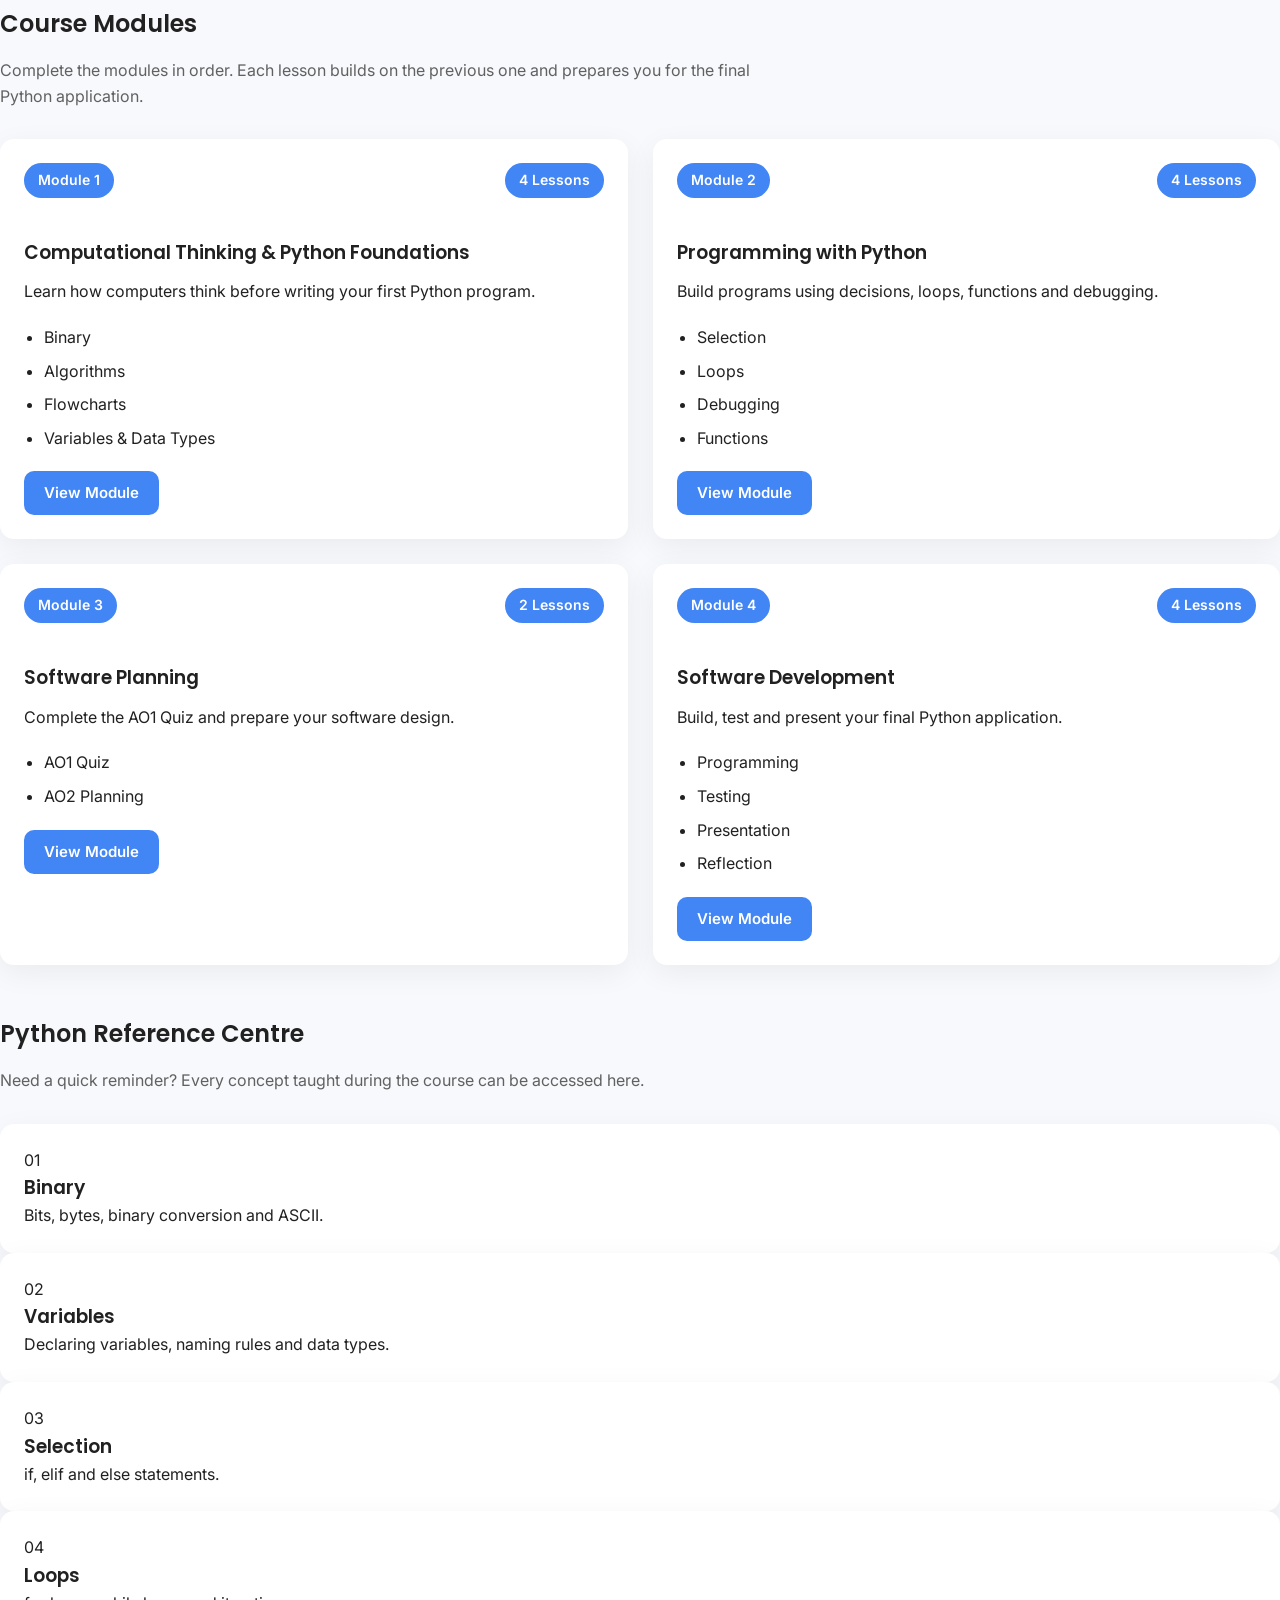
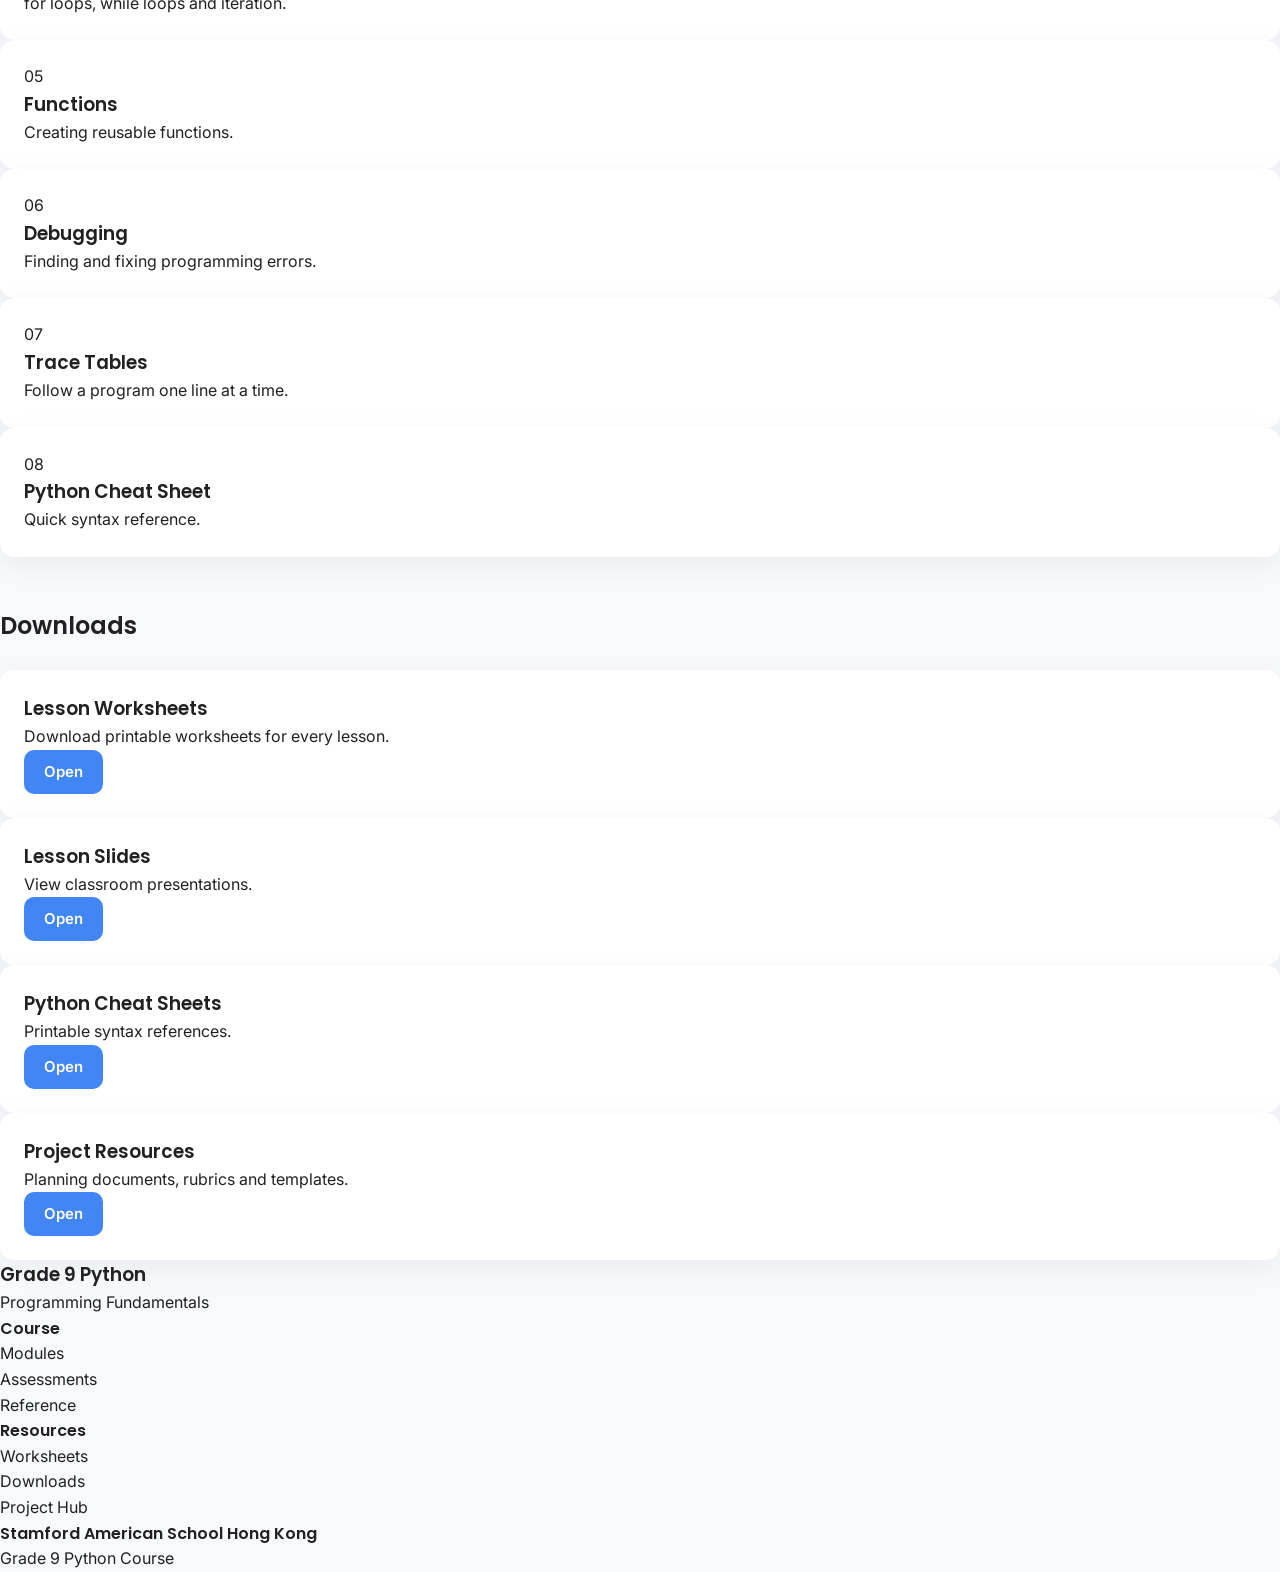
==== commit 266b4e34: "Revamp index.html structure and content Updated the structure and content of the index.html file, in" ====
--- a/index.html
+++ b/index.html
@@ -1,285 +1,497 @@
 <!DOCTYPE html>
 <html lang="en">
-<head>
-<meta charset="UTF-8">
-<meta name="viewport" content="width=device-width, initial-scale=1.0">
-<title>Grade 9 Python</title>
-<link rel="preconnect" href="https://fonts.googleapis.com">
-<link rel="preconnect" href="https://fonts.gstatic.com" crossorigin>
-<link href="https://fonts.googleapis.com/css2?family=Inter:wght@300;400;500;600;700&family=Poppins:wght@400;500;600;700&family=JetBrains+Mono:wght@400;500&display=swap" rel="stylesheet">
-<link rel="stylesheet" href="style.css">
-</head>
-<body>
-<!-- ===========================
+ <head>
+  <meta charset="utf-8"/>
+  <meta content="width=device-width, initial-scale=1.0" name="viewport"/>
+  <title>
+   Grade 9 Python | Stamford American School Hong Kong
+  </title>
+  <link href="https://fonts.googleapis.com" rel="preconnect"/>
+  <link crossorigin="" href="https://fonts.gstatic.com" rel="preconnect"/>
+  <link href="https://fonts.googleapis.com/css2?family=Inter:wght@300;400;500;600;700&amp;family=Poppins:wght@400;500;600;700&amp;family=JetBrains+Mono:wght@400;500&amp;display=swap" rel="stylesheet"/>
+  <link href="style.css" rel="stylesheet"/>
+  <link href="assets/icons/favicon.png" rel="icon"/>
+ </head>
+ <body>
+  <!-- ===========================
 TOP NAVIGATION
 =========================== -->
-<header class="topbar">
-    <div class="logo">
-        <div class="logo-icon">Py</div>
-        <div class="logo-text">
-            <h2>Grade 9 Python</h2>
-            <span>Programming Fundamentals</span>
-        </div>
-    </div>
+  <header class="topbar">
+   <div class="logo">
+    <div class="logo-icon">
+     Py
+    </div>
+    <div class="logo-text">
+     <h2>
+      Grade 9 Python
+     </h2>
+     <span>
+      Programming Fundamentals
+     </span>
+    </div>
+   </div>
    <nav>
-    <a href="#">Home</a>
-    <a href="#">Lessons</a>
-    <a href="#">Reference</a>
-    <a href="#">Assessments</a>
-    <a href="#">Resources</a>
-    <a href="#">Project Hub</a>
-</nav>
-<div class="nav-right">
-    <input
-        type="text"
-        placeholder="Search the course..."
-    >
-</div>
-</header>
-<!-- ===========================
+    <a href="#">
+     Home
+    </a>
+    <a href="#">
+     Lessons
+    </a>
+    <a href="#">
+     Reference
+    </a>
+    <a href="#">
+     Assessments
+    </a>
+    <a href="#">
+     Resources
+    </a>
+    <a href="#">
+     Project Hub
+    </a>
+   </nav>
+   <div class="nav-right">
+    <input placeholder="Search the course..." type="text"/>
+   </div>
+  </header>
+  <!-- ===========================
 MAIN LAYOUT
 =========================== -->
-<div class="page-layout">
-    <!-- Sidebar -->
-    <aside class="sidebar">
-       <aside class="sidebar">
-    <div class="course-progress">
-        <h3>Your Progress</h3>
-        <div class="progress-bar">
-            <div class="progress-fill"></div>
-        </div>
-        <p>0 of 14 lessons completed</p>
-    </div>
-    <div class="sidebar-section">
-        <h3>Getting Started</h3>
-        <a href="#">Course Overview</a>
-        <a href="#">Meet the Teacher</a>
-        <a href="#">Assessment Guide</a>
-        <a href="#">Software Installation</a>
-    </div>
-    <div class="sidebar-section">
-        <h3>Module 1</h3>
-        <a href="#">Lesson 1 • Binary</a>
-        <a href="#">Lesson 2 • Python Basics</a>
-        <a href="#">Lesson 3 • Boolean Logic</a>
-        <a href="#">Lesson 4 • Algorithms & Variables</a>
-    </div>
-    <div class="sidebar-section">
-        <h3>Module 2</h3>
-        <a href="#">Lesson 5</a>
-        <a href="#">Lesson 6</a>
-        <a href="#">Lesson 7</a>
-        <a href="#">Lesson 8</a>
-    </div>
-    <div class="sidebar-section">
-        <h3>Module 3</h3>
-        <a href="#">Lesson 9</a>
-        <a href="#">Lesson 10</a>
-    </div>
-    <div class="sidebar-section">
-        <h3>Module 4</h3>
-        <a href="#">Lesson 11</a>
-        <a href="#">Lesson 12</a>
-        <a href="#">Lesson 13</a>
-        <a href="#">Lesson 14</a>
-    </div>
-    <div class="sidebar-section">
-        <h3>Resources</h3>
-        <a href="#">Python Reference</a>
-        <a href="#">Downloads</a>
-        <a href="#">Project Hub</a>
-        <a href="#">FAQ</a>
-    </div>
-</aside>
-    </aside>
-    <!-- Main Content -->
+  <div class="page-layout">
+   <!-- Sidebar -->
+   <aside class="sidebar">
+    <>
+    </>
+    <>
+    </>
+    <>
+    </>
+    <>
+    </>
+    <>
+    </>
+    <>
+    </>
+    <>
+    </>
+   </aside>
+   <!-- Main Content -->
    <main class="content">
     <!-- HERO -->
     <section class="hero card">
-        <div class="hero-content">
-            <div>
-                <p class="eyebrow">
-                    STAMFORD AMERICAN SCHOOL HONG KONG
-                </p>
-                <h1>
-                    Grade 9 Python
-                </h1>
-                <p class="hero-text">
-                    Learn computational thinking, Python programming and software development through practical projects, real-world challenges and collaborative learning.
-                </p>
-                <div class="hero-buttons">
-                    <a class="btn">
-                        Start Lesson 1
-                    </a>
-                    <a class="btn secondary">
-                        Python Reference
-                    </a>
-                </div>
-            </div>
-            <div class="hero-image">
-                <div class="placeholder">
-                    HERO IMAGE
-                    <br>
-                    Python + Laptop + Students
-                </div>
-            </div>
-        </div>
+     <div class="hero-content">
+      <div>
+       <p class="eyebrow">
+        STAMFORD AMERICAN SCHOOL HONG KONG
+       </p>
+       <h1>
+        Grade 9 Python
+       </h1>
+       <p class="hero-text">
+        Learn computational thinking, Python programming and software development through practical projects, real-world challenges and collaborative learning.
+       </p>
+       <div class="hero-buttons">
+        <a class="btn" href="lessons/lesson1.html">
+         Start Lesson 1
+        </a>
+        <a class="btn secondary" href="reference/index.html">
+         Python Reference
+        </a>
+       </div>
+      </div>
+      <div class="hero-image">
+       <div class="placeholder">
+        HERO IMAGE
+        <br/>
+        Python + Laptop + Students
+       </div>
+      </div>
+     </div>
     </section>
     <!-- QUICK STATS -->
     <section class="stats">
-        <div class="card stat">
-            <h2>14</h2>
-            <p>Lessons</p>
-        </div>
-        <div class="card stat">
-            <h2>4</h2>
-            <p>Modules</p>
-        </div>
-        <div class="card stat">
-            <h2>3</h2>
-            <p>Summative Assessments</p>
-        </div>
-        <div class="card stat">
-            <h2>1</h2>
-            <p>Final Python Project</p>
-        </div>
+     <div class="card stat">
+      <h2>
+       14
+      </h2>
+      <p>
+       Lessons
+      </p>
+     </div>
+     <div class="card stat">
+      <h2>
+       4
+      </h2>
+      <p>
+       Modules
+      </p>
+     </div>
+     <div class="card stat">
+      <h2>
+       3
+      </h2>
+      <p>
+       Summative Assessments
+      </p>
+     </div>
+     <div class="card stat">
+      <h2>
+       1
+      </h2>
+      <p>
+       Final Python Project
+      </p>
+     </div>
     </section>
     <!-- MODULES -->
-<!-- ==========================================
+    <!-- ==========================================
 COURSE MODULES
 ========================================== -->
-<section>
-    <h2 class="section-title">
-        Course Modules
-    </h2>
-    <p class="section-subtitle">
-        Complete the modules in order. Each lesson builds on the previous one and prepares you for the final Python application.
-    </p>
-    <div class="module-grid">
-        <!-- MODULE 1 -->
-        <div class="card module-card">
-            <div class="module-header">
-                <span class="module-badge">
-                    Module 1
-                </span>
-                <span class="lesson-count">
-                    4 Lessons
-                </span>
-            </div>
-            <h3>
-                Computational Thinking & Python Foundations
-            </h3>
-            <p>
-                Learn how computers think before writing your first Python program.
-            </p>
-            <ul>
-                <li>Binary</li>
-                <li>Algorithms</li>
-                <li>Flowcharts</li>
-                <li>Variables & Data Types</li>
-            </ul>
-            <button class="btn small">
-                View Module
-            </button>
-        </div>
-        <!-- MODULE 2 -->
-        <div class="card module-card">
-            <div class="module-header">
-                <span class="module-badge">
-                    Module 2
-                </span>
-                <span class="lesson-count">
-                    4 Lessons
-                </span>
-            </div>
-            <h3>
-                Programming with Python
-            </h3>
-            <p>
-                Build programs using decisions, loops, functions and debugging.
-            </p>
-            <ul>
-                <li>Selection</li>
-                <li>Loops</li>
-                <li>Debugging</li>
-                <li>Functions</li>
-            </ul>
-            <button class="btn small">
-                View Module
-            </button>
-        </div>
-        <!-- MODULE 3 -->
-        <div class="card module-card">
-            <div class="module-header">
-                <span class="module-badge">
-                    Module 3
-                </span>
-                <span class="lesson-count">
-                    2 Lessons
-                </span>
-            </div>
-            <h3>
-                Software Planning
-            </h3>
-            <p>
-                Complete the AO1 Quiz and prepare your software design.
-            </p>
-            <ul>
-                <li>AO1 Quiz</li>
-                <li>AO2 Planning</li>
-            </ul>
-            <button class="btn small">
-                View Module
-            </button>
-        </div>
-        <!-- MODULE 4 -->
-        <div class="card module-card">
-            <div class="module-header">
-                <span class="module-badge">
-                    Module 4
-                </span>
-                <span class="lesson-count">
-                    4 Lessons
-                </span>
-            </div>
-            <h3>
-                Software Development
-            </h3>
-            <p>
-                Build, test and present your final Python application.
-            </p>
-            <ul>
-                <li>Programming</li>
-                <li>Testing</li>
-                <li>Presentation</li>
-                <li>Reflection</li>
-            </ul>
-            <button class="btn small">
-                View Module
-            </button>
-        </div>
-    </div>
-</section>
+    <section>
+     <h2 class="section-title">
+      Course Modules
+     </h2>
+     <p class="section-subtitle">
+      Complete the modules in order. Each lesson builds on the previous one and prepares you for the final Python application.
+     </p>
+     <div class="module-grid">
+      <!-- MODULE 1 -->
+      <div class="card module-card">
+       <div class="module-header">
+        <span class="module-badge">
+         Module 1
+        </span>
+        <span class="lesson-count">
+         4 Lessons
+        </span>
+       </div>
+       <h3>
+        Computational Thinking &amp; Python Foundations
+       </h3>
+       <p>
+        Learn how computers think before writing your first Python program.
+       </p>
+       <ul>
+        <li>
+         Binary
+        </li>
+        <li>
+         Algorithms
+        </li>
+        <li>
+         Flowcharts
+        </li>
+        <li>
+         Variables &amp; Data Types
+        </li>
+       </ul>
+       <a class="btn small" href="modules/module1.html">
+        View Module
+       </a>
+      </div>
+      <!-- MODULE 2 -->
+      <div class="card module-card">
+       <div class="module-header">
+        <span class="module-badge">
+         Module 2
+        </span>
+        <span class="lesson-count">
+         4 Lessons
+        </span>
+       </div>
+       <h3>
+        Programming with Python
+       </h3>
+       <p>
+        Build programs using decisions, loops, functions and debugging.
+       </p>
+       <ul>
+        <li>
+         Selection
+        </li>
+        <li>
+         Loops
+        </li>
+        <li>
+         Debugging
+        </li>
+        <li>
+         Functions
+        </li>
+       </ul>
+       <a class="btn small" href="modules/module2.html">
+        View Module
+       </a>
+      </div>
+      <!-- MODULE 3 -->
+      <div class="card module-card">
+       <div class="module-header">
+        <span class="module-badge">
+         Module 3
+        </span>
+        <span class="lesson-count">
+         2 Lessons
+        </span>
+       </div>
+       <h3>
+        Software Planning
+       </h3>
+       <p>
+        Complete the AO1 Quiz and prepare your software design.
+       </p>
+       <ul>
+        <li>
+         AO1 Quiz
+        </li>
+        <li>
+         AO2 Planning
+        </li>
+       </ul>
+       <a class="btn small" href="modules/module3.html">
+        View Module
+       </a>
+      </div>
+      <!-- MODULE 4 -->
+      <div class="card module-card">
+       <div class="module-header">
+        <span class="module-badge">
+         Module 4
+        </span>
+        <span class="lesson-count">
+         4 Lessons
+        </span>
+       </div>
+       <h3>
+        Software Development
+       </h3>
+       <p>
+        Build, test and present your final Python application.
+       </p>
+       <ul>
+        <li>
+         Programming
+        </li>
+        <li>
+         Testing
+        </li>
+        <li>
+         Presentation
+        </li>
+        <li>
+         Reflection
+        </li>
+       </ul>
+       <a class="btn small" href="modules/module4.html">
+        View Module
+       </a>
+      </div>
+     </div>
+    </section>
     <!-- FEATURED LESSON -->
-    <section class="card">
-        <h2>
-            Continue Learning
-        </h2>
-        <h3>
-            Lesson 1
-        </h3>
-        <p>
-            Binary & Computational Thinking
-        </p>
-        <br>
-        <a class="btn">
-            Open Lesson
-        </a>
+    <!-- ==========================================
+PYTHON REFERENCE CENTRE
+========================================== -->
+    <section>
+     <h2 class="section-title">
+      Python Reference Centre
+     </h2>
+     <p class="section-subtitle">
+      Need a quick reminder? Every concept taught during the course can be accessed here.
+     </p>
+     <div class="reference-grid">
+      <div class="reference-card card">
+       <div class="ref-icon">
+        01
+       </div>
+       <h3>
+        Binary
+       </h3>
+       <p>
+        Bits, bytes, binary conversion and ASCII.
+       </p>
+      </div>
+      <div class="reference-card card">
+       <div class="ref-icon">
+        02
+       </div>
+       <h3>
+        Variables
+       </h3>
+       <p>
+        Declaring variables, naming rules and data types.
+       </p>
+      </div>
+      <div class="reference-card card">
+       <div class="ref-icon">
+        03
+       </div>
+       <h3>
+        Selection
+       </h3>
+       <p>
+        if, elif and else statements.
+       </p>
+      </div>
+      <div class="reference-card card">
+       <div class="ref-icon">
+        04
+       </div>
+       <h3>
+        Loops
+       </h3>
+       <p>
+        for loops, while loops and iteration.
+       </p>
+      </div>
+      <div class="reference-card card">
+       <div class="ref-icon">
+        05
+       </div>
+       <h3>
+        Functions
+       </h3>
+       <p>
+        Creating reusable functions.
+       </p>
+      </div>
+      <div class="reference-card card">
+       <div class="ref-icon">
+        06
+       </div>
+       <h3>
+        Debugging
+       </h3>
+       <p>
+        Finding and fixing programming errors.
+       </p>
+      </div>
+      <div class="reference-card card">
+       <div class="ref-icon">
+        07
+       </div>
+       <h3>
+        Trace Tables
+       </h3>
+       <p>
+        Follow a program one line at a time.
+       </p>
+      </div>
+      <div class="reference-card card">
+       <div class="ref-icon">
+        08
+       </div>
+       <h3>
+        Python Cheat Sheet
+       </h3>
+       <p>
+        Quick syntax reference.
+       </p>
+      </div>
+     </div>
     </section>
-</main>
-</div>
-<footer>
-    Grade 9 Python • Stamford American School Hong Kong
-</footer>
-</body>
+    <!-- ==========================================
+DOWNLOAD CENTRE
+========================================== -->
+    <section>
+     <h2 class="section-title">
+      Downloads
+     </h2>
+     <div class="download-grid">
+      <div class="card download-card">
+       <h3>
+        Lesson Worksheets
+       </h3>
+       <p>
+        Download printable worksheets for every lesson.
+       </p>
+       <a class="btn small" href="resources/worksheets.html">
+        Open
+       </a>
+      </div>
+      <div class="card download-card">
+       <h3>
+        Lesson Slides
+       </h3>
+       <p>
+        View classroom presentations.
+       </p>
+       <a class="btn small" href="resources/slides.html">
+        Open
+       </a>
+      </div>
+      <div class="card download-card">
+       <h3>
+        Python Cheat Sheets
+       </h3>
+       <p>
+        Printable syntax references.
+       </p>
+       <a class="btn small" href="resources/cheatsheets.html">
+        Open
+       </a>
+      </div>
+      <div class="card download-card">
+       <h3>
+        Project Resources
+       </h3>
+       <p>
+        Planning documents, rubrics and templates.
+       </p>
+       <a class="btn small" href="resources/project-resources.html">
+        Open
+       </a>
+      </div>
+     </div>
+    </section>
+   </main>
+  </div>
+  <footer>
+   <div class="footer-grid">
+    <div>
+     <h3>
+      Grade 9 Python
+     </h3>
+     <p>
+      Programming Fundamentals
+     </p>
+    </div>
+    <div>
+     <h4>
+      Course
+     </h4>
+     <p>
+      Modules
+     </p>
+     <p>
+      Assessments
+     </p>
+     <p>
+      Reference
+     </p>
+    </div>
+    <div>
+     <h4>
+      Resources
+     </h4>
+     <p>
+      Worksheets
+     </p>
+     <p>
+      Downloads
+     </p>
+     <p>
+      Project Hub
+     </p>
+    </div>
+    <div>
+     <h4>
+      Stamford American School Hong Kong
+     </h4>
+     <p>
+      Grade 9 Python Course
+     </p>
+    </div>
+   </div>
+  </footer>
+ </body>
 </html>
--- a/style.css
+++ b/style.css
@@ -2,721 +2,374 @@
    GRADE 9 PYTHON COURSE
    Main Stylesheet
 ========================================================== */
-
 /* ---------- RESET ---------- */
-
 *{
     margin:0;
     padding:0;
     box-sizing:border-box;
 }
-
 /* ---------- ROOT VARIABLES ---------- */
-
 :root{
-
     --primary:#4285F4;
     --primary-dark:#2F6FDB;
-
     --accent:#FFAB40;
     --teal:#0097A7;
-
     --bg:#F7F9FC;
     --surface:#FFFFFF;
-
     --text:#212121;
     --text-light:#616161;
-
     --border:#E5E7EB;
-
     --success:#43A047;
     --warning:#FB8C00;
     --danger:#E53935;
-
     --radius:14px;
-
     --shadow:
         0 8px 30px rgba(0,0,0,.06);
-
-}
-
+}
 /* ---------- BODY ---------- */
-
 body{
-
     font-family:"Inter",sans-serif;
-
     background:var(--bg);
-
     color:var(--text);
-
     line-height:1.6;
-
-}
-
+}
 /* ---------- LINKS ---------- */
-
 a{
-
     color:inherit;
-
     text-decoration:none;
-
-}
-
+}
 /* ---------- HEADINGS ---------- */
-
 h1,h2,h3,h4,h5{
-
     font-family:"Poppins",sans-serif;
-
-    font-weight:600;
-
+    font-weight:600;
     color:var(--text);
-
-}
-
+}
 /* ---------- CODE ---------- */
-
 code,
 pre{
-
     font-family:"JetBrains Mono",monospace;
-
-}
-
+}
 /* ---------- IMAGES ---------- */
-
 img{
-
     width:100%;
-
     display:block;
-
-}
-
+}
 /* ---------- BUTTON ---------- */
-
 .btn{
-
     display:inline-flex;
-
-    align-items:center;
-
+    align-items:center;
     justify-content:center;
-
     padding:12px 24px;
-
-    background:var(--primary);
-
+    background:var(--primary);
     color:white;
-
     border-radius:10px;
-
-    font-weight:600;
-
+    font-weight:600;
     cursor:pointer;
-
     transition:.25s;
-
-}
-
+}
 .btn:hover{
-
     background:var(--primary-dark);
-
-}
-
+}
 /* ---------- CARD ---------- */
-
 .card{
-
     background:var(--surface);
-
     border-radius:var(--radius);
-
     box-shadow:var(--shadow);
-
     padding:24px;
-
-}
-
+}
 /* ---------- CONTAINER ---------- */
-
 .container{
-
     width:min(1400px,95%);
-
     margin:auto;
-
 /* ==========================================================
 LAYOUT
 ========================================================== */
-
 .topbar{
-
     height:78px;
-
     background:white;
-
-    display:flex;
-
+    display:flex;
     justify-content:space-between;
-
-    align-items:center;
-
+    align-items:center;
     padding:0 40px;
-
     border-bottom:1px solid var(--border);
-
     position:sticky;
-
     top:0;
-
     z-index:999;
-
-}
-
+}
 .logo{
-
-    display:flex;
-
-    align-items:center;
-
+    display:flex;
+    align-items:center;
     gap:15px;
-
-}
-
+}
 .logo-icon{
-
     width:48px;
-
     height:48px;
-
     border-radius:12px;
-
-    background:var(--primary);
-
+    background:var(--primary);
     color:white;
-
-    display:flex;
-
-    align-items:center;
-
+    display:flex;
+    align-items:center;
     justify-content:center;
-
     font-weight:bold;
-
     font-size:20px;
-
-}
-
+}
 .logo-text span{
-
-    color:var(--text-light);
-
+    color:var(--text-light);
     font-size:14px;
-
-}
-
+}
 nav{
-
-    display:flex;
-
+    display:flex;
     gap:30px;
-
-}
-
+}
 nav a{
-
-    font-weight:600;
-
+    font-weight:600;
     transition:.2s;
-
-}
-
+}
 nav a:hover{
-
-    color:var(--primary);
-
-}
-
+    color:var(--primary);
+}
 .page-layout{
-
-    display:grid;
-
+    display:grid;
     grid-template-columns:270px 1fr;
-
     min-height:calc(100vh - 78px);
-
-}
-
+}
 .sidebar{
-
     background:white;
-
     border-right:1px solid var(--border);
-
     padding:30px;
-
-}
-
+}
 .sidebar-section{
-
     margin-bottom:40px;
-
-}
-
+}
 .sidebar-section h3{
-
     margin-bottom:15px;
-
     font-size:18px;
-
-}
-
+}
 .sidebar-section a{
-
     display:block;
-
     padding:10px 0;
-
-    color:var(--text-light);
-
-}
-
+    color:var(--text-light);
+}
 .sidebar-section a:hover{
-
-    color:var(--primary);
-
-}
-
+    color:var(--primary);
+}
 .content{
-
     padding:40px;
-
-}
-
+}
 .hero{
-
     margin-bottom:35px;
-
-}
-
+}
 .hero h1{
-
     font-size:48px;
-
     margin-bottom:15px;
-
-}
-
+}
 .hero p{
-
     max-width:700px;
-
     margin-bottom:25px;
-
     font-size:20px;
-
-}
-
+}
 .dashboard{
-
-    display:grid;
-
+    display:grid;
     grid-template-columns:repeat(3,1fr);
-
     gap:25px;
-
     margin-bottom:35px;
-
-}
-
+}
 footer{
-
     text-align:center;
-
     padding:25px;
-
-    color:var(--text-light);
-
+    color:var(--text-light);
     border-top:1px solid var(--border);
-
     background:white;
-
-}
-
+}
 }
 /* ==========================================
 HOME PAGE
 ========================================== */
-
 .hero-content{
-
-    display:grid;
-
+    display:grid;
     grid-template-columns:1.2fr .8fr;
-
     gap:40px;
-
-    align-items:center;
-
-}
-
+    align-items:center;
+}
 .eyebrow{
-
-    color:var(--primary);
-
+    color:var(--primary);
     font-weight:700;
-
     letter-spacing:1px;
-
     margin-bottom:15px;
-
-}
-
+}
 .hero-text{
-
     font-size:20px;
-
     margin:20px 0;
-
     max-width:700px;
-
-}
-
+}
 .hero-buttons{
-
-    display:flex;
-
+    display:flex;
     gap:15px;
-
     margin-top:30px;
-
-}
-
+}
 .secondary{
-
     background:#ECEFF1;
-
     color:#212121;
-
-}
-
+}
 .secondary:hover{
-
     background:#CFD8DC;
-
-}
-
+}
 .placeholder{
-
     height:340px;
-
     border:3px dashed #BDBDBD;
-
-    display:flex;
-
-    align-items:center;
-
+    display:flex;
+    align-items:center;
     justify-content:center;
-
     text-align:center;
-
     font-size:22px;
-
     border-radius:18px;
-
     background:#FAFAFA;
-
     color:#9E9E9E;
-
-}
-
+}
 .stats{
-
-    display:grid;
-
+    display:grid;
     grid-template-columns:repeat(4,1fr);
-
     gap:25px;
-
     margin:40px 0;
-
-}
-
+}
 .stat{
-
     text-align:center;
-
-}
-
+}
 .stat h2{
-
     font-size:48px;
-
-    color:var(--primary);
-
-}
-
+    color:var(--primary);
+}
 .section-title{
-
     margin:50px 0 25px;
-
-}
-
+}
 .module-grid{
-
-    display:grid;
-
+    display:grid;
     grid-template-columns:repeat(2,1fr);
-
     gap:25px;
-
     margin-bottom:40px;
-
-}
-
+}
 .module-card{
-
     transition:.25s;
-
     cursor:pointer;
-
-}
-
+}
 .module-card:hover{
-
     transform:translateY(-6px);
-
-}
-
+}
 .module-card span{
-
     display:inline-block;
-
-    background:var(--primary);
-
+    background:var(--primary);
     color:white;
-
     padding:6px 14px;
-
     border-radius:999px;
-
     margin-bottom:20px;
-
     font-size:14px;
-
-    font-weight:600;
-
-}
-
+    font-weight:600;
+}
 .module-card h3{
-
     margin-bottom:12px;
-
 }
 /* ==========================================
 SIDEBAR V2
 ========================================== */
-
 .course-progress{
-
     margin-bottom:40px;
-
-}
-
+}
 .progress-bar{
-
     height:10px;
-
     background:#E0E0E0;
-
     border-radius:999px;
-
     overflow:hidden;
-
     margin:15px 0;
-
-}
-
+}
 .progress-fill{
-
     width:0%;
-
     height:100%;
-
-    background:var(--primary);
-
-}
-
+    background:var(--primary);
+}
 .sidebar{
-
     overflow-y:auto;
-
     position:sticky;
-
     top:78px;
-
     height:calc(100vh - 78px);
-
-}
-
+}
 .sidebar-section{
-
     margin-bottom:35px;
-
-}
-
+}
 .sidebar-section h3{
-
     font-size:17px;
-
     margin-bottom:12px;
-
-    color:var(--primary);
-
-}
-
+    color:var(--primary);
+}
 .sidebar-section a{
-
     display:block;
-
     padding:9px 0;
-
     border-left:3px solid transparent;
-
     padding-left:12px;
-
     transition:.2s;
-
-}
-
+}
 .sidebar-section a:hover{
-
     border-left:3px solid var(--primary);
-
     background:#F5F9FF;
-
-}
-
+}
 /* ==========================================
 NAVBAR SEARCH
 ========================================== */
-
 .topbar{
-
     gap:40px;
-
-}
-
+}
 nav{
-
     flex:1;
-
     justify-content:center;
-
-}
-
+}
 .nav-right{
-
     width:280px;
-
-}
-
+}
 .nav-right input{
-
     width:100%;
-
     padding:10px 15px;
-
     border:1px solid var(--border);
-
     border-radius:999px;
-
     outline:none;
-
     font-size:15px;
-
-}
-
+}
 .nav-right input:focus{
-
     border-color:var(--primary);
-
 }
 /* ==========================================
 MODULE CARDS
 ========================================== */
-
 .section-subtitle{
-
     margin-top:-10px;
-
     margin-bottom:30px;
-
-    color:var(--text-light);
-
+    color:var(--text-light);
     max-width:800px;
-
-}
-
+}
 .module-header{
-
-    display:flex;
-
+    display:flex;
     justify-content:space-between;
-
-    align-items:center;
-
+    align-items:center;
     margin-bottom:20px;
-
-}
-
+}
 .module-badge{
-
-    background:var(--primary);
-
+    background:var(--primary);
     color:white;
-
     padding:6px 14px;
-
     border-radius:999px;
-
     font-size:13px;
-
-    font-weight:600;
-
-}
-
+    font-weight:600;
+}
 .lesson-count{
-
-    color:var(--text-light);
-
+    color:var(--text-light);
     font-size:14px;
-
-}
-
+}
 .module-card ul{
-
     margin:20px 0;
-
     padding-left:20px;
-
-}
-
+}
 .module-card li{
-
     margin-bottom:8px;
-
-}
-
+}
 .small{
-
     padding:10px 20px;
-
     font-size:15px;
-
-}
-
+}
